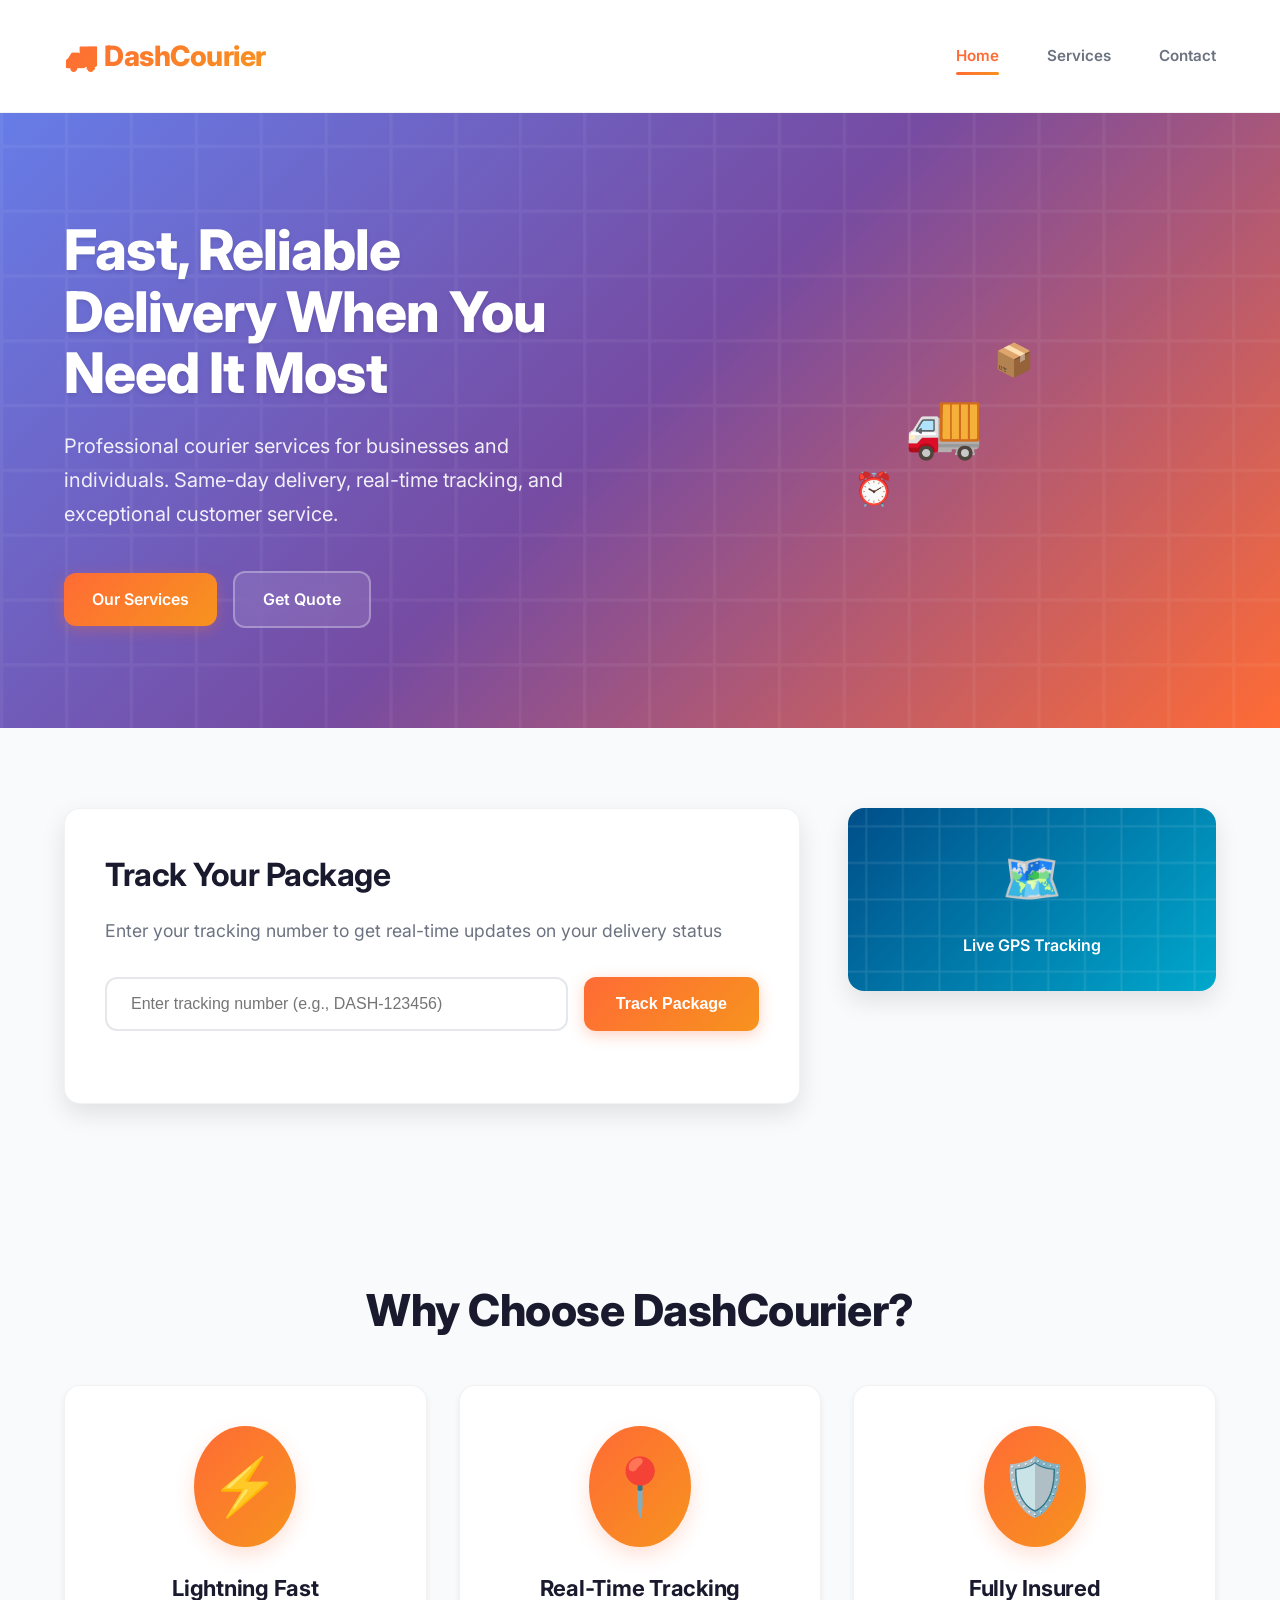
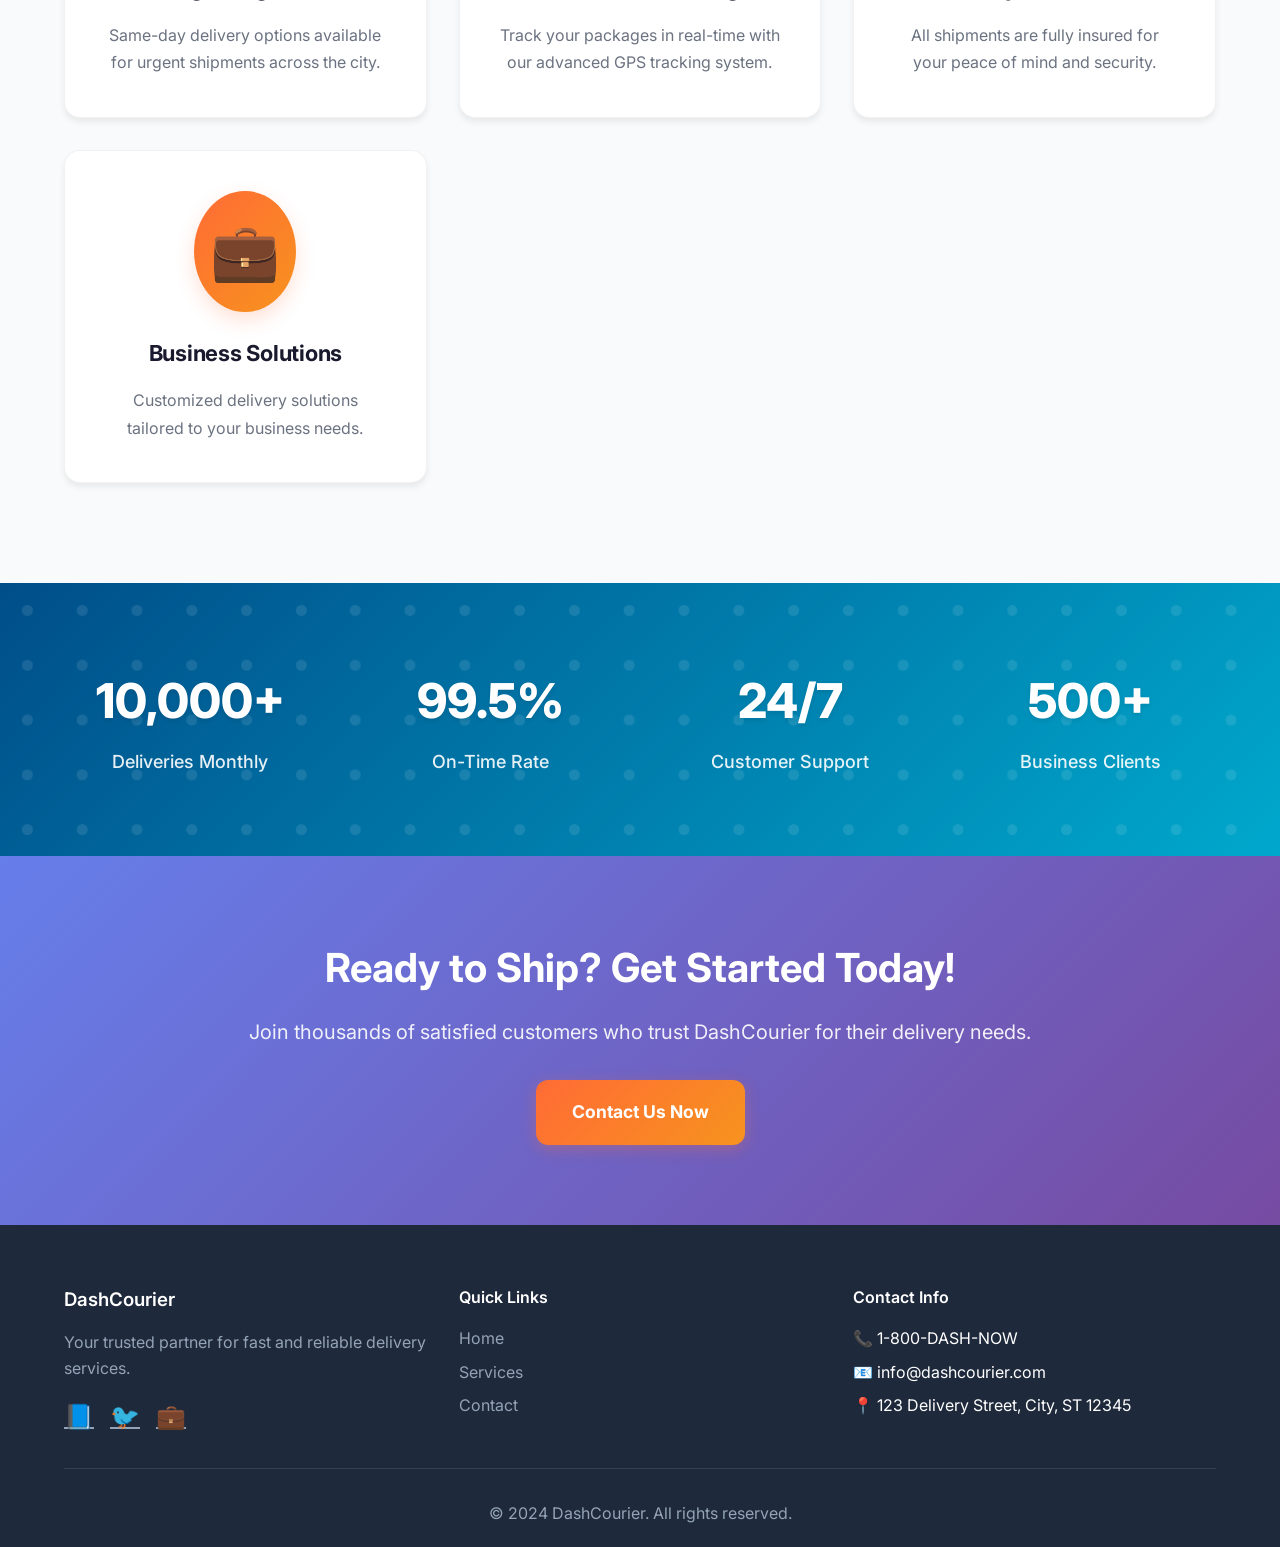
==== dashcourier/index.html @ a61a237c "Add package tracking section to homepage and clean up design - Added comprehensive package tracking " ====
<!DOCTYPE html>
<html lang="en">
<head>
    <meta charset="UTF-8">
    <meta name="viewport" content="width=device-width, initial-scale=1.0">
    <title>DashCourier - Fast & Reliable Delivery Services</title>
    <link rel="stylesheet" href="styles.css">
    <link rel="preconnect" href="https://fonts.googleapis.com">
    <link rel="preconnect" href="https://fonts.gstatic.com" crossorigin>
    <link href="https://fonts.googleapis.com/css2?family=Inter:wght@300;400;500;600;700&display=swap" rel="stylesheet">
</head>
<body>
    <header class="header">
        <nav class="nav">
            <div class="nav-container">
                <div class="logo">
                    <h1>🚚 DashCourier</h1>
                </div>
                <ul class="nav-menu">
                    <li><a href="index.html" class="nav-link active">Home</a></li>
                    <li><a href="services.html" class="nav-link">Services</a></li>
                    <li><a href="contact.html" class="nav-link">Contact</a></li>
                </ul>
                <div class="hamburger">
                    <span></span>
                    <span></span>
                    <span></span>~
                </div>
            </div>
        </nav>
    </header>

    <main>
        <section class="hero">
            <div class="hero-container">
                <div class="hero-content">
                    <h1 class="hero-title">Fast, Reliable Delivery When You Need It Most</h1>
                    <p class="hero-subtitle">Professional courier services for businesses and individuals. Same-day delivery, real-time tracking, and exceptional customer service.</p>
                    <div class="hero-buttons">
                        <a href="services.html" class="btn btn-primary">Our Services</a>
                        <a href="contact.html" class="btn btn-secondary">Get Quote</a>
                    </div>
                </div>
                <div class="hero-image">
                    <div class="delivery-illustration">
                        <div class="truck">🚚</div>
                        <div class="package">📦</div>
                        <div class="clock">⏰</div>
                    </div>
                </div>
            </div>
        </section>

        <section class="tracking">
            <div class="container">
                <div class="tracking-container">
                    <div class="tracking-content">
                        <h2>Track Your Package</h2>
                        <p>Enter your tracking number to get real-time updates on your delivery status</p>
                        <form class="tracking-form" id="trackingForm">
                            <div class="tracking-input-group">
                                <input type="text" id="trackingNumber" placeholder="Enter tracking number (e.g., DASH-123456)" required>
                                <button type="submit" class="btn btn-primary">Track Package</button>
                            </div>
                        </form>
                        <div class="tracking-result" id="trackingResult" style="display: none;">
                            <div class="tracking-status">
                                <div class="status-header">
                                    <h3>Tracking Status</h3>
                                    <span class="tracking-id" id="trackingId"></span>
                                </div>
                                <div class="status-timeline">
                                    <div class="timeline-item completed">
                                        <div class="timeline-dot"></div>
                                        <div class="timeline-content">
                                            <h4>Package Received</h4>
                                            <p class="timeline-time">Today, 9:30 AM</p>
                                        </div>
                                    </div>
                                    <div class="timeline-item completed">
                                        <div class="timeline-dot"></div>
                                        <div class="timeline-content">
                                            <h4>In Transit</h4>
                                            <p class="timeline-time">Today, 11:15 AM</p>
                                        </div>
                                    </div>
                                    <div class="timeline-item active">
                                        <div class="timeline-dot"></div>
                                        <div class="timeline-content">
                                            <h4>Out for Delivery</h4>
                                            <p class="timeline-time">Today, 2:45 PM</p>
                                        </div>
                                    </div>
                                    <div class="timeline-item">
                                        <div class="timeline-dot"></div>
                                        <div class="timeline-content">
                                            <h4>Delivered</h4>
                                            <p class="timeline-time">Expected by 6:00 PM</p>
                                        </div>
                                    </div>
                                </div>
                                <div class="tracking-details">
                                    <div class="detail-item">
                                        <span class="detail-label">Current Location:</span>
                                        <span class="detail-value">Distribution Center - Downtown</span>
                                    </div>
                                    <div class="detail-item">
                                        <span class="detail-label">Estimated Delivery:</span>
                                        <span class="detail-value">Today, 6:00 PM</span>
                                    </div>
                                    <div class="detail-item">
                                        <span class="detail-label">Recipient:</span>
                                        <span class="detail-value">John Doe</span>
                                    </div>
                                </div>
                            </div>
                        </div>
                    </div>
                    <div class="tracking-visual">
                        <div class="tracking-map">
                            <div class="map-icon">🗺️</div>
                            <p>Live GPS Tracking</p>
                        </div>
                    </div>
                </div>
            </div>
        </section>

        <section class="features">
            <div class="container">
                <h2 class="section-title">Why Choose DashCourier?</h2>
                <div class="features-grid">
                    <div class="feature-card">
                        <div class="feature-icon">⚡</div>
                        <h3>Lightning Fast</h3>
                        <p>Same-day delivery options available for urgent shipments across the city.</p>
                    </div>
                    <div class="feature-card">
                        <div class="feature-icon">📍</div>
                        <h3>Real-Time Tracking</h3>
                        <p>Track your packages in real-time with our advanced GPS tracking system.</p>
                    </div>
                    <div class="feature-card">
                        <div class="feature-icon">🛡️</div>
                        <h3>Fully Insured</h3>
                        <p>All shipments are fully insured for your peace of mind and security.</p>
                    </div>
                    <div class="feature-card">
                        <div class="feature-icon">💼</div>
                        <h3>Business Solutions</h3>
                        <p>Customized delivery solutions tailored to your business needs.</p>
                    </div>
                </div>
            </div>
        </section>

        <section class="stats">
            <div class="container">
                <div class="stats-grid">
                    <div class="stat-item">
                        <div class="stat-number">10,000+</div>
                        <div class="stat-label">Deliveries Monthly</div>
                    </div>
                    <div class="stat-item">
                        <div class="stat-number">99.5%</div>
                        <div class="stat-label">On-Time Rate</div>
                    </div>
                    <div class="stat-item">
                        <div class="stat-number">24/7</div>
                        <div class="stat-label">Customer Support</div>
                    </div>
                    <div class="stat-item">
                        <div class="stat-number">500+</div>
                        <div class="stat-label">Business Clients</div>
                    </div>
                </div>
            </div>
        </section>

        <section class="cta">
            <div class="container">
                <div class="cta-content">
                    <h2>Ready to Ship? Get Started Today!</h2>
                    <p>Join thousands of satisfied customers who trust DashCourier for their delivery needs.</p>
                    <a href="contact.html" class="btn btn-primary btn-large">Contact Us Now</a>
                </div>
            </div>
        </section>
    </main>

    <footer class="footer">
        <div class="container">
            <div class="footer-content">
                <div class="footer-section">
                    <h3>DashCourier</h3>
                    <p>Your trusted partner for fast and reliable delivery services.</p>
                    <div class="social-links">
                        <a href="#" aria-label="Facebook">📘</a>
                        <a href="#" aria-label="Twitter">🐦</a>
                        <a href="#" aria-label="LinkedIn">💼</a>
                    </div>
                </div>
                <div class="footer-section">
                    <h4>Quick Links</h4>
                    <ul>
                        <li><a href="index.html">Home</a></li>
                        <li><a href="services.html">Services</a></li>
                        <li><a href="contact.html">Contact</a></li>
                    </ul>
                </div>
                <div class="footer-section">
                    <h4>Contact Info</h4>
                    <ul>
                        <li>📞 1-800-DASH-NOW</li>
                        <li>📧 info@dashcourier.com</li>
                        <li>📍 123 Delivery Street, City, ST 12345</li>
                    </ul>
                </div>
            </div>
            <div class="footer-bottom">
                <p>&copy; 2024 DashCourier. All rights reserved.</p>
            </div>
        </div>
    </footer>

    <script src="script.js"></script>
</body>
</html>
---- dashcourier/styles.css ----
/* Reset and Base Styles */
* {
    margin: 0;
    padding: 0;
    box-sizing: border-box;
}

:root {
    --primary-color: #FF6B35;
    --primary-dark: #E55A2B;
    --secondary-color: #004E89;
    --accent-color: #00A8CC;
    --text-dark: #1A1A2E;
    --text-light: #6B7280;
    --bg-light: #F9FAFB;
    --bg-white: #FFFFFF;
    --shadow-sm: 0 2px 4px rgba(0, 0, 0, 0.05);
    --shadow-md: 0 4px 6px rgba(0, 0, 0, 0.07);
    --shadow-lg: 0 10px 25px rgba(0, 0, 0, 0.1);
    --shadow-xl: 0 20px 40px rgba(0, 0, 0, 0.15);
    --gradient-primary: linear-gradient(135deg, #FF6B35 0%, #F7931E 100%);
    --gradient-secondary: linear-gradient(135deg, #004E89 0%, #00A8CC 100%);
    --gradient-hero: linear-gradient(135deg, #667eea 0%, #764ba2 50%, #FF6B35 100%);
    --border-radius: 12px;
    --border-radius-lg: 16px;
    --transition: all 0.3s cubic-bezier(0.4, 0, 0.2, 1);
}

body {
    font-family: 'Inter', -apple-system, BlinkMacSystemFont, 'Segoe UI', Roboto, sans-serif;
    line-height: 1.6;
    color: var(--text-dark);
    background-color: var(--bg-white);
    font-weight: 400;
    overflow-x: hidden;
}

.container {
    max-width: 1200px;
    margin: 0 auto;
    padding: 0 24px;
}

/* Header and Navigation */
.header {
    background: rgba(255, 255, 255, 0.95);
    backdrop-filter: blur(20px);
    border-bottom: 1px solid rgba(0, 0, 0, 0.05);
    position: fixed;
    top: 0;
    width: 100%;
    z-index: 1000;
    transition: var(--transition);
}

.nav {
    padding: 1rem 0;
}

.nav-container {
    max-width: 1200px;
    margin: 0 auto;
    padding: 0 24px;
    display: flex;
    justify-content: space-between;
    align-items: center;
    height: 80px;
}

.logo h1 {
    font-size: 1.75rem;
    font-weight: 800;
    background: var(--gradient-primary);
    -webkit-background-clip: text;
    -webkit-text-fill-color: transparent;
    background-clip: text;
    letter-spacing: -0.5px;
}

.nav-menu {
    display: flex;
    list-style: none;
    gap: 3rem;
    align-items: center;
}

.nav-link {
    text-decoration: none;
    color: var(--text-light);
    font-weight: 600;
    font-size: 0.95rem;
    transition: var(--transition);
    position: relative;
    padding: 8px 0;
}

.nav-link:hover,
.nav-link.active {
    color: var(--primary-color);
}

.nav-link.active::after {
    content: '';
    position: absolute;
    bottom: -2px;
    left: 0;
    width: 100%;
    height: 3px;
    background: var(--gradient-primary);
    border-radius: 2px;
}

.hamburger {
    display: none;
    flex-direction: column;
    cursor: pointer;
}

.hamburger span {
    width: 25px;
    height: 3px;
    background: #333;
    margin: 3px 0;
    transition: 0.3s;
}

/* Hero Section */
.hero {
    background: var(--gradient-hero);
    color: white;
    padding: 140px 0 100px;
    margin-top: 80px;
    position: relative;
    overflow: hidden;
}

.hero::before {
    content: '';
    position: absolute;
    top: 0;
    left: 0;
    right: 0;
    bottom: 0;
    background: url('data:image/svg+xml,<svg xmlns="http://www.w3.org/2000/svg" viewBox="0 0 100 100"><defs><pattern id="grid" width="10" height="10" patternUnits="userSpaceOnUse"><path d="M 10 0 L 0 0 0 10" fill="none" stroke="rgba(255,255,255,0.05)" stroke-width="1"/></pattern></defs><rect width="100" height="100" fill="url(%23grid)"/></svg>');
    pointer-events: none;
}

.hero-container {
    max-width: 1200px;
    margin: 0 auto;
    padding: 0 24px;
    display: grid;
    grid-template-columns: 1fr 1fr;
    gap: 4rem;
    align-items: center;
    position: relative;
    z-index: 2;
}

.hero-title {
    font-size: 3.5rem;
    font-weight: 800;
    margin-bottom: 1.5rem;
    line-height: 1.1;
    letter-spacing: -1px;
    text-shadow: 0 2px 4px rgba(0, 0, 0, 0.1);
}

.hero-subtitle {
    font-size: 1.25rem;
    margin-bottom: 2.5rem;
    opacity: 0.9;
    line-height: 1.7;
    font-weight: 400;
}

.hero-buttons {
    display: flex;
    gap: 1rem;
    flex-wrap: wrap;
    align-items: center;
}

.hero-image {
    display: flex;
    justify-content: center;
    align-items: center;
}

.delivery-illustration {
    position: relative;
    width: 300px;
    height: 300px;
}

.truck {
    font-size: 4rem;
    position: absolute;
    top: 50%;
    left: 50%;
    transform: translate(-50%, -50%);
    animation: drive 3s ease-in-out infinite;
}

.package {
    font-size: 2rem;
    position: absolute;
    top: 20%;
    right: 20%;
    animation: float 2s ease-in-out infinite;
}

.clock {
    font-size: 2rem;
    position: absolute;
    bottom: 20%;
    left: 20%;
    animation: pulse 2s ease-in-out infinite;
}

@keyframes drive {
    0%, 100% { transform: translate(-50%, -50%) translateX(0); }
    50% { transform: translate(-50%, -50%) translateX(20px); }
}

@keyframes float {
    0%, 100% { transform: translateY(0); }
    50% { transform: translateY(-10px); }
}

@keyframes pulse {
    0%, 100% { transform: scale(1); }
    50% { transform: scale(1.1); }
}

/* Buttons */
.btn {
    display: inline-flex;
    align-items: center;
    justify-content: center;
    padding: 14px 28px;
    text-decoration: none;
    font-weight: 600;
    border-radius: var(--border-radius);
    transition: var(--transition);
    cursor: pointer;
    border: none;
    font-size: 1rem;
    position: relative;
    overflow: hidden;
}

.btn-primary {
    background: var(--gradient-primary);
    color: white;
    box-shadow: 0 4px 15px rgba(255, 107, 53, 0.3);
}

.btn-primary:hover {
    transform: translateY(-2px);
    box-shadow: 0 8px 25px rgba(255, 107, 53, 0.4);
}

.btn-secondary {
    background: rgba(255, 255, 255, 0.1);
    color: white;
    border: 2px solid rgba(255, 255, 255, 0.3);
    backdrop-filter: blur(10px);
}

.btn-secondary:hover {
    background: rgba(255, 255, 255, 0.2);
    border-color: rgba(255, 255, 255, 0.5);
    transform: translateY(-2px);
}

.btn-large {
    padding: 18px 36px;
    font-size: 1.1rem;
    font-weight: 700;
}

.btn-full {
    width: 100%;
    justify-content: center;
}

/* Tracking Section */
.tracking {
    padding: 80px 0;
    background: var(--bg-light);
    position: relative;
}

.tracking-container {
    display: grid;
    grid-template-columns: 2fr 1fr;
    gap: 3rem;
    align-items: start;
}

.tracking-content {
    background: var(--bg-white);
    padding: 2.5rem;
    border-radius: var(--border-radius-lg);
    box-shadow: var(--shadow-lg);
    border: 1px solid rgba(0, 0, 0, 0.05);
}

.tracking-content h2 {
    font-size: 2rem;
    font-weight: 700;
    margin-bottom: 1rem;
    color: var(--text-dark);
    letter-spacing: -0.5px;
}

.tracking-content p {
    color: var(--text-light);
    margin-bottom: 2rem;
    font-size: 1.1rem;
    line-height: 1.6;
}

.tracking-form {
    margin-bottom: 2rem;
}

.tracking-input-group {
    display: flex;
    gap: 1rem;
    align-items: stretch;
}

.tracking-input-group input {
    flex: 1;
    padding: 1rem 1.5rem;
    border: 2px solid #e5e7eb;
    border-radius: var(--border-radius);
    font-size: 1rem;
    transition: var(--transition);
    background: var(--bg-white);
}

.tracking-input-group input:focus {
    outline: none;
    border-color: var(--primary-color);
    box-shadow: 0 0 0 3px rgba(255, 107, 53, 0.1);
}

.tracking-input-group button {
    padding: 1rem 2rem;
    white-space: nowrap;
}

.tracking-result {
    animation: slideIn 0.5s ease;
}

.status-header {
    display: flex;
    justify-content: space-between;
    align-items: center;
    margin-bottom: 2rem;
    padding-bottom: 1rem;
    border-bottom: 2px solid var(--bg-light);
}

.status-header h3 {
    font-size: 1.5rem;
    font-weight: 700;
    color: var(--text-dark);
}

.tracking-id {
    font-family: 'Courier New', monospace;
    font-weight: 600;
    color: var(--primary-color);
    background: rgba(255, 107, 53, 0.1);
    padding: 0.5rem 1rem;
    border-radius: 20px;
    font-size: 0.9rem;
}

.status-timeline {
    position: relative;
    margin-bottom: 2rem;
}

.status-timeline::before {
    content: '';
    position: absolute;
    left: 20px;
    top: 0;
    bottom: 0;
    width: 2px;
    background: #e5e7eb;
}

.timeline-item {
    display: flex;
    align-items: flex-start;
    margin-bottom: 2rem;
    position: relative;
}

.timeline-item:last-child {
    margin-bottom: 0;
}

.timeline-dot {
    width: 40px;
    height: 40px;
    border-radius: 50%;
    background: #e5e7eb;
    border: 3px solid var(--bg-white);
    margin-right: 1rem;
    position: relative;
    z-index: 2;
    transition: var(--transition);
}

.timeline-item.completed .timeline-dot {
    background: var(--primary-color);
    box-shadow: 0 0 0 4px rgba(255, 107, 53, 0.1);
}

.timeline-item.active .timeline-dot {
    background: var(--accent-color);
    box-shadow: 0 0 0 4px rgba(0, 168, 204, 0.1);
    animation: pulse 2s infinite;
}

.timeline-content h4 {
    font-size: 1.1rem;
    font-weight: 600;
    color: var(--text-dark);
    margin-bottom: 0.25rem;
}

.timeline-time {
    color: var(--text-light);
    font-size: 0.9rem;
    margin: 0;
}

.tracking-details {
    background: var(--bg-light);
    padding: 1.5rem;
    border-radius: var(--border-radius);
    border-left: 4px solid var(--primary-color);
}

.detail-item {
    display: flex;
    justify-content: space-between;
    align-items: center;
    margin-bottom: 0.75rem;
}

.detail-item:last-child {
    margin-bottom: 0;
}

.detail-label {
    font-weight: 600;
    color: var(--text-dark);
}

.detail-value {
    color: var(--text-light);
    font-weight: 500;
}

.tracking-visual {
    display: flex;
    flex-direction: column;
    gap: 2rem;
}

.tracking-map {
    background: var(--gradient-secondary);
    color: white;
    padding: 2rem;
    border-radius: var(--border-radius-lg);
    text-align: center;
    box-shadow: var(--shadow-lg);
    position: relative;
    overflow: hidden;
}

.tracking-map::before {
    content: '';
    position: absolute;
    top: 0;
    left: 0;
    right: 0;
    bottom: 0;
    background: url('data:image/svg+xml,<svg xmlns=\"http://www.w3.org/2000/svg\" viewBox=\"0 0 100 100\"><defs><pattern id=\"map\" width=\"20\" height=\"20\" patternUnits=\"userSpaceOnUse\"><path d=\"M 10 0 L 10 20 M 0 10 L 20 10\" stroke=\"rgba(255,255,255,0.1)\" stroke-width=\"1\"/></pattern></defs><rect width=\"100\" height=\"100\" fill=\"url(%23map)\"/></svg>');
    pointer-events: none;
}

.map-icon {
    font-size: 3rem;
    margin-bottom: 1rem;
    position: relative;
    z-index: 2;
}

.tracking-map p {
    font-weight: 600;
    margin: 0;
    position: relative;
    z-index: 2;
}

@keyframes slideIn {
    from {
        opacity: 0;
        transform: translateY(20px);
    }
    to {
        opacity: 1;
        transform: translateY(0);
    }
}

/* Features Section */
.features {
    padding: 100px 0;
    background: var(--bg-light);
    position: relative;
}

.section-title {
    text-align: center;
    font-size: 2.75rem;
    font-weight: 800;
    margin-bottom: 3rem;
    color: var(--text-dark);
    letter-spacing: -0.5px;
    line-height: 1.2;
}

.features-grid {
    display: grid;
    grid-template-columns: repeat(auto-fit, minmax(300px, 1fr));
    gap: 2rem;
}

.feature-card {
    background: var(--bg-white);
    padding: 2.5rem;
    border-radius: var(--border-radius-lg);
    box-shadow: var(--shadow-md);
    text-align: center;
    transition: var(--transition);
    border: 1px solid rgba(0, 0, 0, 0.05);
    position: relative;
    overflow: hidden;
}

.feature-card::before {
    content: '';
    position: absolute;
    top: 0;
    left: 0;
    right: 0;
    height: 4px;
    background: var(--gradient-primary);
    transform: scaleX(0);
    transition: transform 0.3s ease;
}

.feature-card:hover {
    transform: translateY(-8px);
    box-shadow: var(--shadow-xl);
}

.feature-card:hover::before {
    transform: scaleX(1);
}

.feature-icon {
    font-size: 3.5rem;
    margin-bottom: 1.5rem;
    display: inline-block;
    padding: 1rem;
    background: var(--gradient-primary);
    border-radius: 50%;
    color: white;
    box-shadow: 0 8px 20px rgba(255, 107, 53, 0.2);
}

.feature-card h3 {
    font-size: 1.375rem;
    font-weight: 700;
    margin-bottom: 1rem;
    color: var(--text-dark);
    letter-spacing: -0.25px;
}

.feature-card p {
    color: var(--text-light);
    line-height: 1.7;
    font-size: 1rem;
}

/* Stats Section */
.stats {
    padding: 80px 0;
    background: var(--gradient-secondary);
    color: white;
    position: relative;
    overflow: hidden;
}

.stats::before {
    content: '';
    position: absolute;
    top: 0;
    left: 0;
    right: 0;
    bottom: 0;
    background: url('data:image/svg+xml,<svg xmlns="http://www.w3.org/2000/svg" viewBox="0 0 100 100"><defs><pattern id="dots" width="20" height="20" patternUnits="userSpaceOnUse"><circle cx="10" cy="10" r="2" fill="rgba(255,255,255,0.1)"/></pattern></defs><rect width="100" height="100" fill="url(%23dots)"/></svg>');
    pointer-events: none;
}

.stats-grid {
    display: grid;
    grid-template-columns: repeat(auto-fit, minmax(200px, 1fr));
    gap: 3rem;
    text-align: center;
    position: relative;
    z-index: 2;
}

.stat-number {
    font-size: 3rem;
    font-weight: 800;
    margin-bottom: 0.5rem;
    text-shadow: 0 2px 4px rgba(0, 0, 0, 0.1);
}

.stat-label {
    font-size: 1.125rem;
    opacity: 0.9;
    font-weight: 500;
}

/* Page Hero */
.page-hero {
    background: var(--gradient-hero);
    color: white;
    padding: 140px 0 80px;
    text-align: center;
    margin-top: 80px;
    position: relative;
    overflow: hidden;
}

.page-hero::before {
    content: '';
    position: absolute;
    top: 0;
    left: 0;
    right: 0;
    bottom: 0;
    background: url('data:image/svg+xml,<svg xmlns="http://www.w3.org/2000/svg" viewBox="0 0 100 100"><defs><pattern id="grid" width="10" height="10" patternUnits="userSpaceOnUse"><path d="M 10 0 L 0 0 0 10" fill="none" stroke="rgba(255,255,255,0.05)" stroke-width="1"/></pattern></defs><rect width="100" height="100" fill="url(%23grid)"/></svg>');
    pointer-events: none;
}

.page-hero h1 {
    font-size: 3rem;
    font-weight: 800;
    margin-bottom: 1rem;
    letter-spacing: -0.5px;
    text-shadow: 0 2px 4px rgba(0, 0, 0, 0.1);
}

.page-hero p {
    font-size: 1.25rem;
    opacity: 0.9;
    font-weight: 400;
    line-height: 1.6;
}

/* Services Section */
.services {
    padding: 100px 0;
    background: var(--bg-light);
}

.services-grid {
    display: grid;
    grid-template-columns: repeat(auto-fit, minmax(380px, 1fr));
    gap: 2rem;
}

.service-card {
    background: var(--bg-white);
    border-radius: var(--border-radius-lg);
    overflow: hidden;
    box-shadow: var(--shadow-md);
    transition: var(--transition);
    border: 1px solid rgba(0, 0, 0, 0.05);
    position: relative;
}

.service-card:hover {
    transform: translateY(-8px);
    box-shadow: var(--shadow-xl);
}

.service-card.featured {
    border: 2px solid var(--primary-color);
    transform: scale(1.02);
    box-shadow: 0 10px 30px rgba(255, 107, 53, 0.2);
}

.service-header {
    padding: 2rem;
    background: var(--bg-light);
    position: relative;
    border-bottom: 1px solid rgba(0, 0, 0, 0.05);
}

.service-icon {
    font-size: 3rem;
    margin-bottom: 1.5rem;
    display: inline-block;
    padding: 1rem;
    background: var(--gradient-primary);
    border-radius: 50%;
    color: white;
    box-shadow: 0 8px 20px rgba(255, 107, 53, 0.2);
}

.service-header h3 {
    font-size: 1.5rem;
    font-weight: 700;
    color: var(--text-dark);
    margin-bottom: 0.5rem;
    letter-spacing: -0.25px;
}

.service-badge {
    position: absolute;
    top: 1rem;
    right: 1rem;
    background: var(--gradient-primary);
    color: white;
    padding: 0.5rem 1rem;
    border-radius: 20px;
    font-size: 0.875rem;
    font-weight: 700;
    box-shadow: 0 4px 10px rgba(255, 107, 53, 0.3);
}

.service-content {
    padding: 2rem;
}

.service-content p {
    color: var(--text-light);
    margin-bottom: 1.5rem;
    line-height: 1.7;
    font-size: 1rem;
}

.service-features {
    list-style: none;
    margin-bottom: 1.5rem;
}

.service-features li {
    color: var(--text-light);
    margin-bottom: 0.75rem;
    padding-left: 1.5rem;
    position: relative;
    font-size: 0.95rem;
}

.service-features li::before {
    content: '✓';
    position: absolute;
    left: 0;
    color: var(--primary-color);
    font-weight: 700;
    font-size: 1rem;
}

.service-pricing {
    margin-bottom: 1.5rem;
}

.price {
    font-size: 1.75rem;
    font-weight: 800;
    background: var(--gradient-primary);
    -webkit-background-clip: text;
    -webkit-text-fill-color: transparent;
    background-clip: text;
}

.price-unit {
    font-size: 0.875rem;
    color: var(--text-light);
    margin-left: 0.25rem;
}

/* Process Section */
.process {
    padding: 80px 0;
    background: white;
}

.process-steps {
    display: grid;
    grid-template-columns: repeat(auto-fit, minmax(250px, 1fr));
    gap: 2rem;
}

.step {
    text-align: center;
    position: relative;
}

.step-number {
    width: 60px;
    height: 60px;
    background: #2563eb;
    color: white;
    border-radius: 50%;
    display: flex;
    align-items: center;
    justify-content: center;
    font-size: 1.5rem;
    font-weight: 700;
    margin: 0 auto 1rem;
}

.step h3 {
    font-size: 1.25rem;
    font-weight: 600;
    margin-bottom: 1rem;
    color: #1e293b;
}

.step p {
    color: #64748b;
    line-height: 1.6;
}

/* Contact Section */
.contact-section {
    padding: 80px 0;
    background: #f8fafc;
}

.contact-grid {
    display: grid;
    grid-template-columns: 1fr 1fr;
    gap: 4rem;
}

.contact-info h2,
.contact-form-section h2 {
    font-size: 2rem;
    font-weight: 700;
    margin-bottom: 2rem;
    color: #1e293b;
}

.contact-methods {
    display: flex;
    flex-direction: column;
    gap: 2rem;
    margin-bottom: 2rem;
}

.contact-method {
    display: flex;
    align-items: flex-start;
    gap: 1rem;
}

.contact-icon {
    font-size: 2rem;
    min-width: 50px;
    text-align: center;
}

.contact-details h3 {
    font-size: 1.125rem;
    font-weight: 600;
    margin-bottom: 0.5rem;
    color: #1e293b;
}

.contact-details p {
    color: #64748b;
    margin-bottom: 0.25rem;
}

.contact-subtitle {
    font-size: 0.875rem;
    color: #94a3b8;
}

.emergency-notice {
    background: #fef3c7;
    border: 1px solid #fbbf24;
    border-radius: 8px;
    padding: 1.5rem;
    margin-top: 2rem;
}

.emergency-notice h3 {
    color: #92400e;
    margin-bottom: 0.5rem;
}

.emergency-notice p {
    color: #78350f;
    margin-bottom: 0.5rem;
}

.emergency-number {
    font-size: 1.25rem;
    font-weight: 700;
    color: #92400e;
}

/* Contact Form */
.contact-form {
    background: white;
    padding: 2rem;
    border-radius: 12px;
    box-shadow: 0 4px 6px rgba(0,0,0,0.1);
}

.form-row {
    display: grid;
    grid-template-columns: 1fr 1fr;
    gap: 1rem;
}

.form-group {
    margin-bottom: 1.5rem;
}

.form-group label {
    display: block;
    margin-bottom: 0.5rem;
    font-weight: 500;
    color: #374151;
}

.form-group input,
.form-group select,
.form-group textarea {
    width: 100%;
    padding: 0.75rem;
    border: 1px solid #d1d5db;
    border-radius: 6px;
    font-size: 1rem;
    transition: border-color 0.3s ease;
}

.form-group input:focus,
.form-group select:focus,
.form-group textarea:focus {
    outline: none;
    border-color: #2563eb;
    box-shadow: 0 0 0 3px rgba(37, 99, 235, 0.1);
}

.checkbox-group {
    display: flex;
    align-items: center;
}

.checkbox-label {
    display: flex;
    align-items: center;
    cursor: pointer;
    font-weight: 400;
}

.checkbox-label input[type="checkbox"] {
    width: auto;
    margin-right: 0.5rem;
}

/* FAQ Section */
.faq {
    padding: 80px 0;
    background: white;
}

.faq-grid {
    display: grid;
    grid-template-columns: repeat(auto-fit, minmax(300px, 1fr));
    gap: 2rem;
}

.faq-item {
    background: #f8fafc;
    padding: 1.5rem;
    border-radius: 8px;
    border-left: 4px solid #2563eb;
}

.faq-item h3 {
    font-size: 1.125rem;
    font-weight: 600;
    margin-bottom: 1rem;
    color: #1e293b;
}

.faq-item p {
    color: #64748b;
    line-height: 1.6;
}

/* CTA Section */
.cta {
    padding: 80px 0;
    background: linear-gradient(135deg, #667eea 0%, #764ba2 100%);
    color: white;
    text-align: center;
}

.cta-content h2 {
    font-size: 2.5rem;
    font-weight: 700;
    margin-bottom: 1rem;
}

.cta-content p {
    font-size: 1.25rem;
    margin-bottom: 2rem;
    opacity: 0.9;
}

/* Footer */
.footer {
    background: #1e293b;
    color: white;
    padding: 60px 0 20px;
}

.footer-content {
    display: grid;
    grid-template-columns: repeat(auto-fit, minmax(250px, 1fr));
    gap: 2rem;
    margin-bottom: 2rem;
}

.footer-section h3,
.footer-section h4 {
    margin-bottom: 1rem;
    font-weight: 600;
}

.footer-section p {
    color: #94a3b8;
    margin-bottom: 1rem;
    line-height: 1.6;
}

.footer-section ul {
    list-style: none;
}

.footer-section ul li {
    margin-bottom: 0.5rem;
}

.footer-section ul li a {
    color: #94a3b8;
    text-decoration: none;
    transition: color 0.3s ease;
}

.footer-section ul li a:hover {
    color: white;
}

.social-links {
    display: flex;
    gap: 1rem;
    margin-top: 1rem;
}

.social-links a {
    font-size: 1.5rem;
    color: #94a3b8;
    transition: color 0.3s ease;
}

.social-links a:hover {
    color: white;
}

.footer-bottom {
    border-top: 1px solid #334155;
    padding-top: 2rem;
    text-align: center;
    color: #94a3b8;
}

/* Responsive Design */
@media (max-width: 768px) {
    .hamburger {
        display: flex;
    }
    
    .nav-menu {
        position: fixed;
        left: -100%;
        top: 80px;
        flex-direction: column;
        background-color: white;
        width: 100%;
        text-align: center;
        transition: 0.3s;
        box-shadow: 0 10px 27px rgba(0,0,0,0.05);
        padding: 2rem 0;
        gap: 1rem;
    }
    
    .nav-menu.active {
        left: 0;
    }
    
    .hero-container {
        grid-template-columns: 1fr;
        text-align: center;
        gap: 2rem;
    }
    
    .hero-title {
        font-size: 2.5rem;
    }
    
    .hero-buttons {
        justify-content: center;
    }
    
    .tracking-container {
        grid-template-columns: 1fr;
        gap: 2rem;
    }
    
    .tracking-content {
        padding: 2rem;
    }
    
    .tracking-input-group {
        flex-direction: column;
        gap: 1rem;
    }
    
    .tracking-input-group input {
        margin-bottom: 0;
    }
    
    .status-header {
        flex-direction: column;
        align-items: flex-start;
        gap: 1rem;
    }
    
    .timeline-item {
        margin-bottom: 1.5rem;
    }
    
    .timeline-dot {
        width: 32px;
        height: 32px;
        margin-right: 0.75rem;
    }
    
    .status-timeline::before {
        left: 16px;
    }
    
    .detail-item {
        flex-direction: column;
        align-items: flex-start;
        gap: 0.25rem;
    }
    
    .contact-grid {
        grid-template-columns: 1fr;
        gap: 2rem;
    }
    
    .form-row {
        grid-template-columns: 1fr;
    }
    
    .services-grid {
        grid-template-columns: 1fr;
    }
    
    .service-card.featured {
        transform: none;
    }
    
    .footer-content {
        grid-template-columns: 1fr;
        text-align: center;
    }
    
    .social-links {
        justify-content: center;
    }
    
    .features-grid {
        grid-template-columns: 1fr;
    }
    
    .stats-grid {
        grid-template-columns: repeat(2, 1fr);
        gap: 2rem;
    }
}

@media (max-width: 480px) {
    .container {
        padding: 0 15px;
    }
    
    .hero-title {
        font-size: 1.75rem;
    }
    
    .hero-subtitle {
        font-size: 1rem;
    }
    
    .section-title {
        font-size: 2rem;
    }
    
    .page-hero h1 {
        font-size: 2rem;
    }
    
    .page-hero p {
        font-size: 1rem;
    }
    
    .cta-content h2 {
        font-size: 2rem;
    }
    
    .cta-content p {
        font-size: 1rem;
    }
}
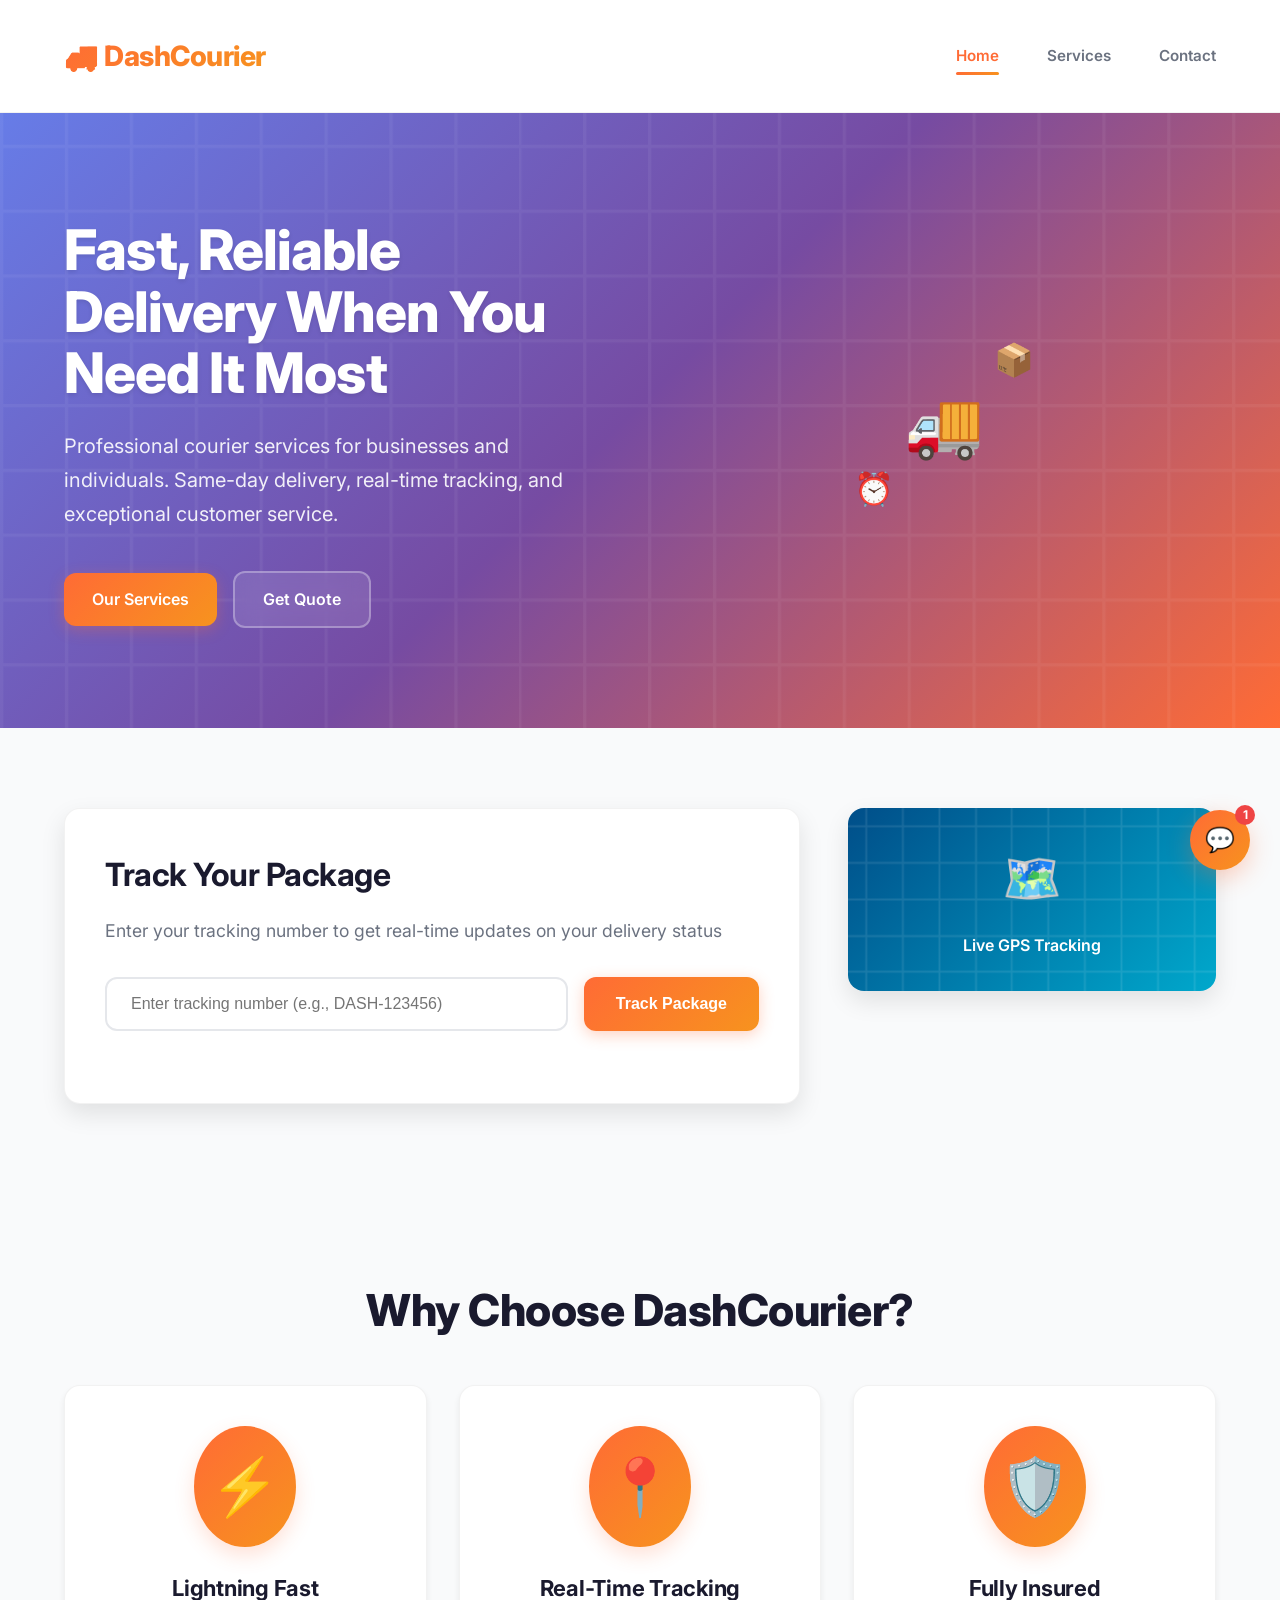
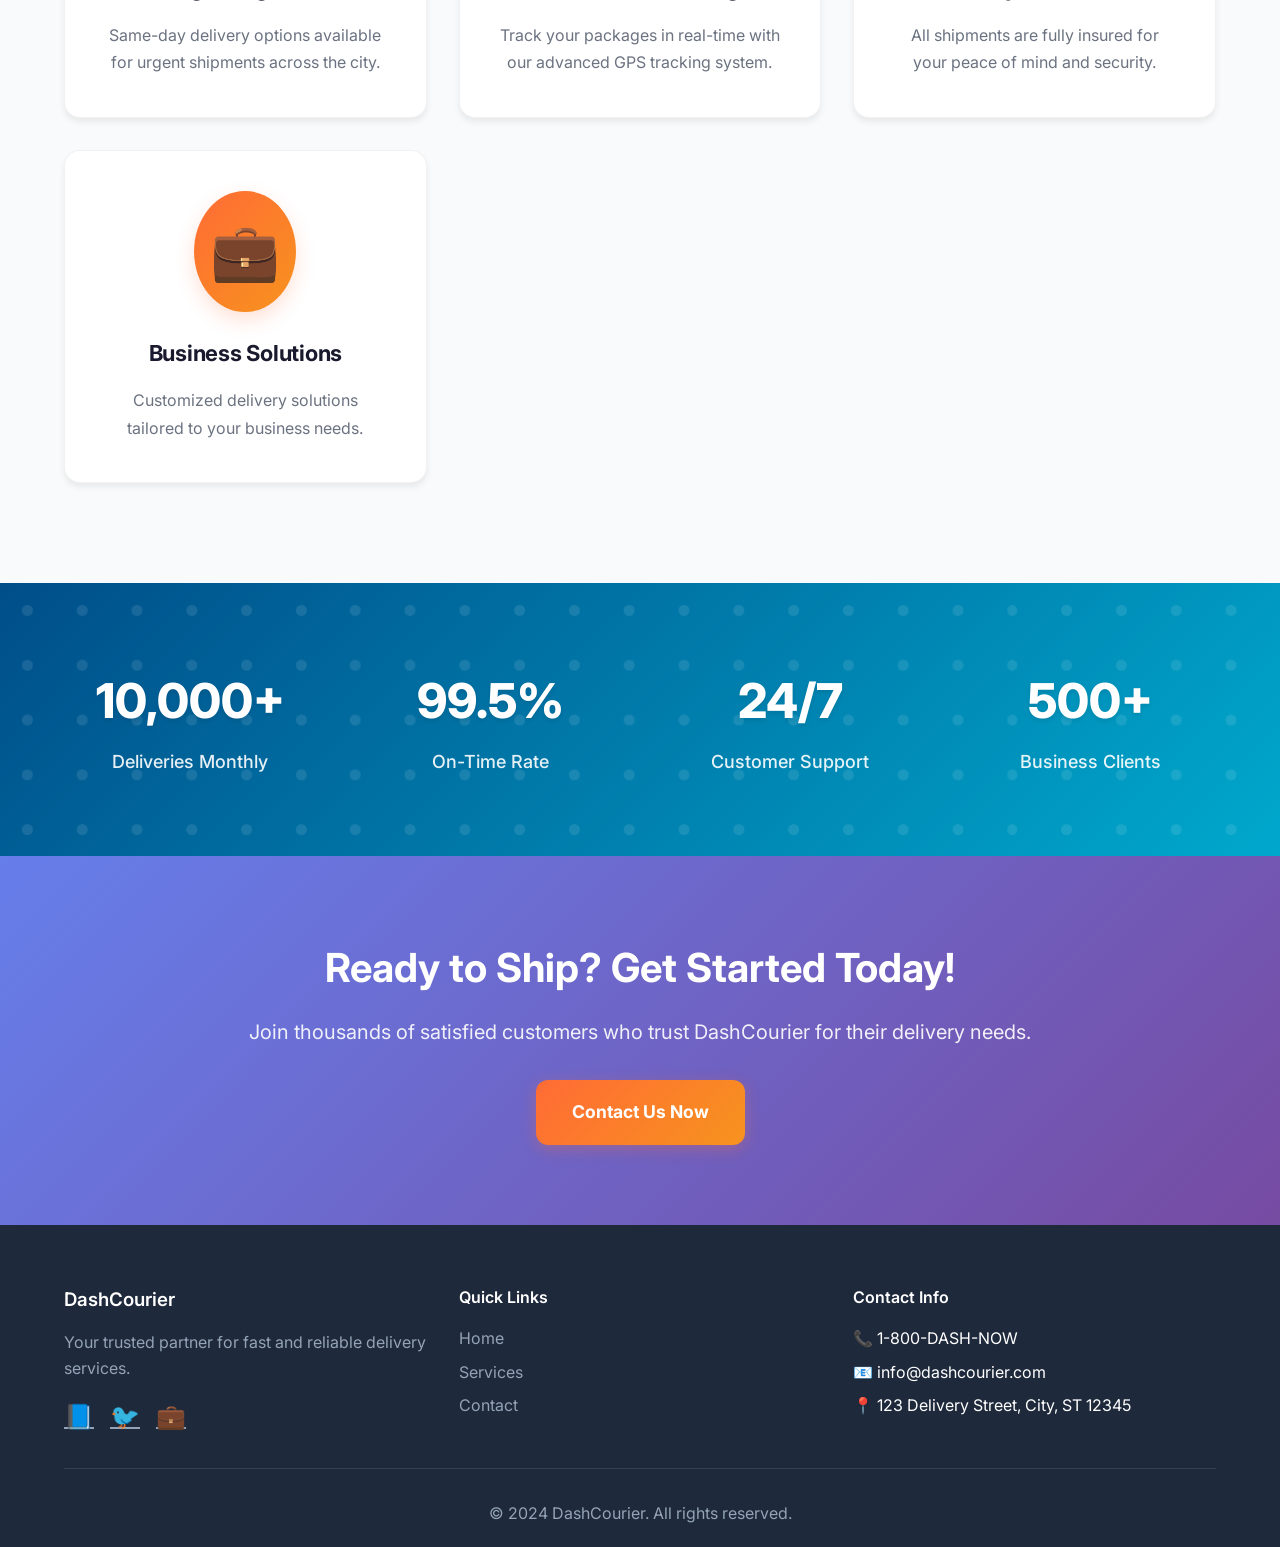
==== commit c835996d: "Add interactive chat support widget to all pages - Implemented modern chat widget with floating butt" ====
--- a/dashcourier/index.html
+++ b/dashcourier/index.html
@@ -223,6 +223,60 @@
         </div>
     </footer>
 
+    <!-- Chat Support Widget -->
+    <div class="chat-widget" id="chatWidget">
+        <div class="chat-button" id="chatButton">
+            <div class="chat-icon">💬</div>
+            <div class="chat-badge" id="chatBadge">1</div>
+        </div>
+        
+        <div class="chat-container" id="chatContainer">
+            <div class="chat-header">
+                <div class="chat-header-content">
+                    <div class="chat-avatar">
+                        <div class="avatar-icon">🚚</div>
+                    </div>
+                    <div class="chat-info">
+                        <h3>DashCourier Support</h3>
+                        <p class="chat-status">Online • Typically replies instantly</p>
+                    </div>
+                </div>
+                <button class="chat-close" id="chatClose">×</button>
+            </div>
+            
+            <div class="chat-messages" id="chatMessages">
+                <div class="message bot-message">
+                    <div class="message-avatar">🚚</div>
+                    <div class="message-content">
+                        <p>Hi there! 👋 Welcome to DashCourier Support. How can I help you today?</p>
+                        <div class="message-time">Just now</div>
+                    </div>
+                </div>
+                
+                <div class="quick-replies">
+                    <button class="quick-reply" data-message="Track my package">📦 Track my package</button>
+                    <button class="quick-reply" data-message="Get a quote">💰 Get a quote</button>
+                    <button class="quick-reply" data-message="Delivery times">⏰ Delivery times</button>
+                    <button class="quick-reply" data-message="Business services">🏢 Business services</button>
+                </div>
+            </div>
+            
+            <div class="chat-input-container">
+                <div class="chat-input-wrapper">
+                    <input type="text" id="chatInput" placeholder="Type your message..." maxlength="500">
+                    <button class="chat-send" id="chatSend" disabled>
+                        <svg width="20" height="20" viewBox="0 0 24 24" fill="none" stroke="currentColor" stroke-width="2">
+                            <path d="M22 2L11 13M22 2L15 22L11 13L2 9L22 2Z"/>
+                        </svg>
+                    </button>
+                </div>
+                <div class="chat-footer">
+                    <span class="powered-by">Powered by DashCourier AI</span>
+                </div>
+            </div>
+        </div>
+    </div>
+
     <script src="script.js"></script>
 </body>
 </html>
--- a/dashcourier/styles.css
+++ b/dashcourier/styles.css
@@ -1111,6 +1111,309 @@
     color: #94a3b8;
 }
 
+/* Chat Widget */
+.chat-widget {
+    position: fixed;
+    bottom: 30px;
+    right: 30px;
+    z-index: 9999;
+    font-family: 'Inter', sans-serif;
+}
+
+.chat-button {
+    position: relative;
+    width: 60px;
+    height: 60px;
+    background: var(--gradient-primary);
+    border-radius: 50%;
+    display: flex;
+    align-items: center;
+    justify-content: center;
+    cursor: pointer;
+    box-shadow: 0 8px 25px rgba(255, 107, 53, 0.3);
+    transition: var(--transition);
+    border: none;
+}
+
+.chat-button:hover {
+    transform: scale(1.05);
+    box-shadow: 0 12px 35px rgba(255, 107, 53, 0.4);
+}
+
+.chat-icon {
+    font-size: 1.5rem;
+    color: white;
+}
+
+.chat-badge {
+    position: absolute;
+    top: -5px;
+    right: -5px;
+    background: #ef4444;
+    color: white;
+    width: 20px;
+    height: 20px;
+    border-radius: 50%;
+    display: flex;
+    align-items: center;
+    justify-content: center;
+    font-size: 0.75rem;
+    font-weight: 700;
+    animation: pulse 2s infinite;
+}
+
+.chat-container {
+    position: absolute;
+    bottom: 80px;
+    right: 0;
+    width: 380px;
+    height: 600px;
+    background: var(--bg-white);
+    border-radius: var(--border-radius-lg);
+    box-shadow: var(--shadow-xl);
+    display: none;
+    flex-direction: column;
+    overflow: hidden;
+    border: 1px solid rgba(0, 0, 0, 0.1);
+    animation: slideUp 0.3s ease;
+}
+
+.chat-container.active {
+    display: flex;
+}
+
+.chat-header {
+    background: var(--gradient-primary);
+    color: white;
+    padding: 1.5rem;
+    display: flex;
+    align-items: center;
+    justify-content: space-between;
+}
+
+.chat-header-content {
+    display: flex;
+    align-items: center;
+    gap: 1rem;
+}
+
+.chat-avatar {
+    width: 40px;
+    height: 40px;
+    background: rgba(255, 255, 255, 0.2);
+    border-radius: 50%;
+    display: flex;
+    align-items: center;
+    justify-content: center;
+    backdrop-filter: blur(10px);
+}
+
+.avatar-icon {
+    font-size: 1.25rem;
+}
+
+.chat-info h3 {
+    font-size: 1.125rem;
+    font-weight: 600;
+    margin-bottom: 0.25rem;
+}
+
+.chat-status {
+    font-size: 0.875rem;
+    opacity: 0.9;
+    margin: 0;
+}
+
+.chat-close {
+    background: rgba(255, 255, 255, 0.2);
+    border: none;
+    color: white;
+    width: 30px;
+    height: 30px;
+    border-radius: 50%;
+    display: flex;
+    align-items: center;
+    justify-content: center;
+    cursor: pointer;
+    font-size: 1.25rem;
+    transition: var(--transition);
+    backdrop-filter: blur(10px);
+}
+
+.chat-close:hover {
+    background: rgba(255, 255, 255, 0.3);
+}
+
+.chat-messages {
+    flex: 1;
+    overflow-y: auto;
+    padding: 1.5rem;
+    background: #fafafa;
+}
+
+.message {
+    display: flex;
+    gap: 0.75rem;
+    margin-bottom: 1rem;
+    animation: fadeIn 0.3s ease;
+}
+
+.message-avatar {
+    width: 32px;
+    height: 32px;
+    background: var(--gradient-primary);
+    border-radius: 50%;
+    display: flex;
+    align-items: center;
+    justify-content: center;
+    font-size: 0.875rem;
+    flex-shrink: 0;
+}
+
+.bot-message .message-avatar {
+    background: var(--gradient-primary);
+}
+
+.user-message .message-avatar {
+    background: var(--gradient-secondary);
+}
+
+.message-content {
+    flex: 1;
+}
+
+.message-content p {
+    background: var(--bg-white);
+    padding: 0.75rem 1rem;
+    border-radius: var(--border-radius);
+    margin: 0 0 0.5rem 0;
+    font-size: 0.9rem;
+    line-height: 1.5;
+    box-shadow: var(--shadow-sm);
+}
+
+.user-message .message-content p {
+    background: var(--gradient-secondary);
+    color: white;
+}
+
+.message-time {
+    font-size: 0.75rem;
+    color: var(--text-light);
+    margin: 0;
+}
+
+.quick-replies {
+    display: grid;
+    grid-template-columns: 1fr 1fr;
+    gap: 0.5rem;
+    margin-top: 1rem;
+}
+
+.quick-reply {
+    background: var(--bg-white);
+    border: 1px solid #e5e7eb;
+    border-radius: var(--border-radius);
+    padding: 0.75rem;
+    font-size: 0.875rem;
+    cursor: pointer;
+    transition: var(--transition);
+    text-align: left;
+    font-weight: 500;
+}
+
+.quick-reply:hover {
+    background: var(--primary-color);
+    color: white;
+    border-color: var(--primary-color);
+    transform: translateY(-2px);
+    box-shadow: var(--shadow-md);
+}
+
+.chat-input-container {
+    padding: 1rem;
+    background: var(--bg-white);
+    border-top: 1px solid #e5e7eb;
+}
+
+.chat-input-wrapper {
+    display: flex;
+    gap: 0.5rem;
+    align-items: center;
+}
+
+.chat-input-wrapper input {
+    flex: 1;
+    padding: 0.75rem 1rem;
+    border: 1px solid #e5e7eb;
+    border-radius: var(--border-radius);
+    font-size: 0.9rem;
+    transition: var(--transition);
+}
+
+.chat-input-wrapper input:focus {
+    outline: none;
+    border-color: var(--primary-color);
+    box-shadow: 0 0 0 3px rgba(255, 107, 53, 0.1);
+}
+
+.chat-send {
+    background: var(--gradient-primary);
+    border: none;
+    color: white;
+    width: 40px;
+    height: 40px;
+    border-radius: 50%;
+    display: flex;
+    align-items: center;
+    justify-content: center;
+    cursor: pointer;
+    transition: var(--transition);
+    box-shadow: var(--shadow-sm);
+}
+
+.chat-send:hover:not(:disabled) {
+    transform: scale(1.05);
+    box-shadow: var(--shadow-md);
+}
+
+.chat-send:disabled {
+    opacity: 0.5;
+    cursor: not-allowed;
+}
+
+.chat-footer {
+    text-align: center;
+    margin-top: 0.5rem;
+}
+
+.powered-by {
+    font-size: 0.75rem;
+    color: var(--text-light);
+}
+
+@keyframes slideUp {
+    from {
+        opacity: 0;
+        transform: translateY(20px);
+    }
+    to {
+        opacity: 1;
+        transform: translateY(0);
+    }
+}
+
+@keyframes fadeIn {
+    from {
+        opacity: 0;
+        transform: translateY(10px);
+    }
+    to {
+        opacity: 1;
+        transform: translateY(0);
+    }
+}
+
 /* Responsive Design */
 @media (max-width: 768px) {
     .hamburger {
@@ -1227,6 +1530,61 @@
         grid-template-columns: repeat(2, 1fr);
         gap: 2rem;
     }
+    
+    /* Chat Widget Mobile */
+    .chat-widget {
+        bottom: 20px;
+        right: 20px;
+    }
+    
+    .chat-button {
+        width: 50px;
+        height: 50px;
+    }
+    
+    .chat-icon {
+        font-size: 1.25rem;
+    }
+    
+    .chat-container {
+        width: calc(100vw - 40px);
+        height: calc(100vh - 140px);
+        bottom: 70px;
+        right: 0;
+    }
+    
+    .chat-header {
+        padding: 1rem;
+    }
+    
+    .chat-info h3 {
+        font-size: 1rem;
+    }
+    
+    .chat-status {
+        font-size: 0.75rem;
+    }
+    
+    .chat-messages {
+        padding: 1rem;
+    }
+    
+    .quick-replies {
+        grid-template-columns: 1fr;
+    }
+    
+    .chat-input-wrapper {
+        flex-direction: column;
+        gap: 0.75rem;
+    }
+    
+    .chat-input-wrapper input {
+        width: 100%;
+    }
+    
+    .chat-send {
+        align-self: flex-end;
+    }
 }
 
 @media (max-width: 480px) {
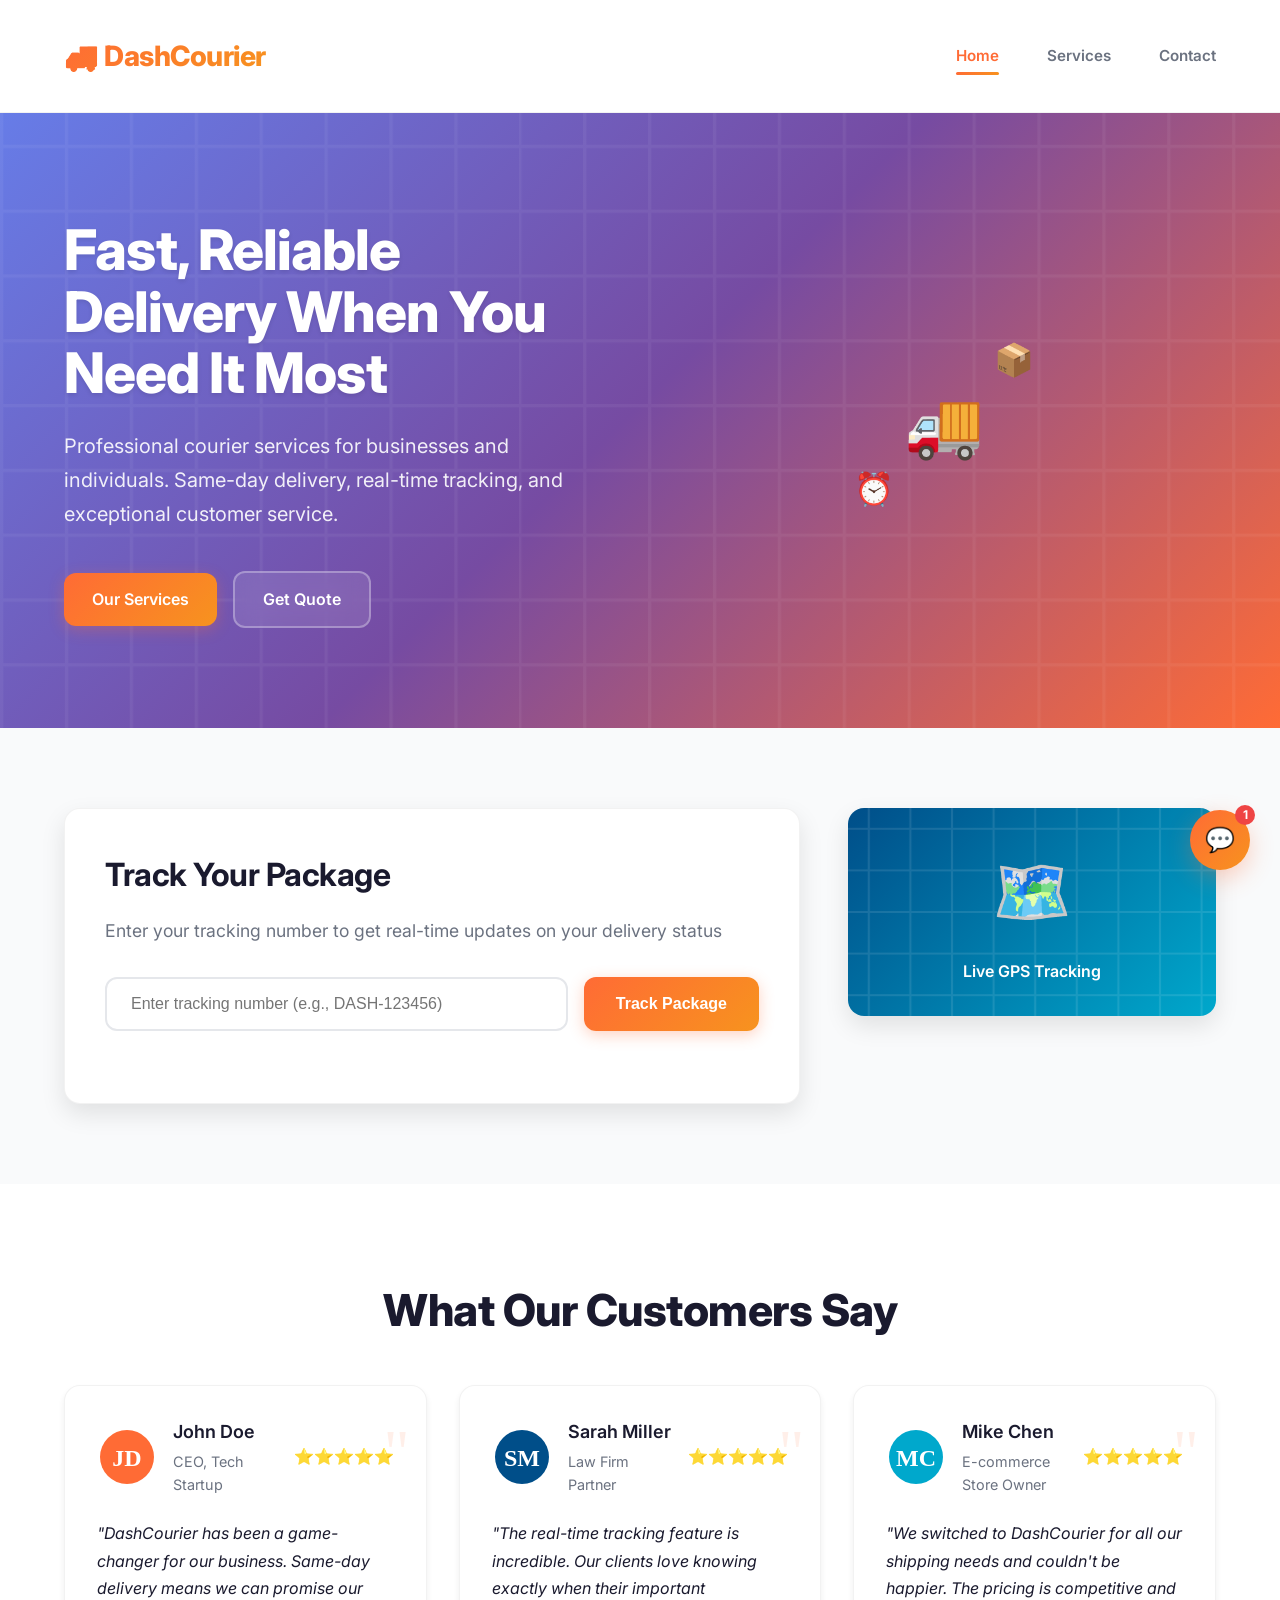
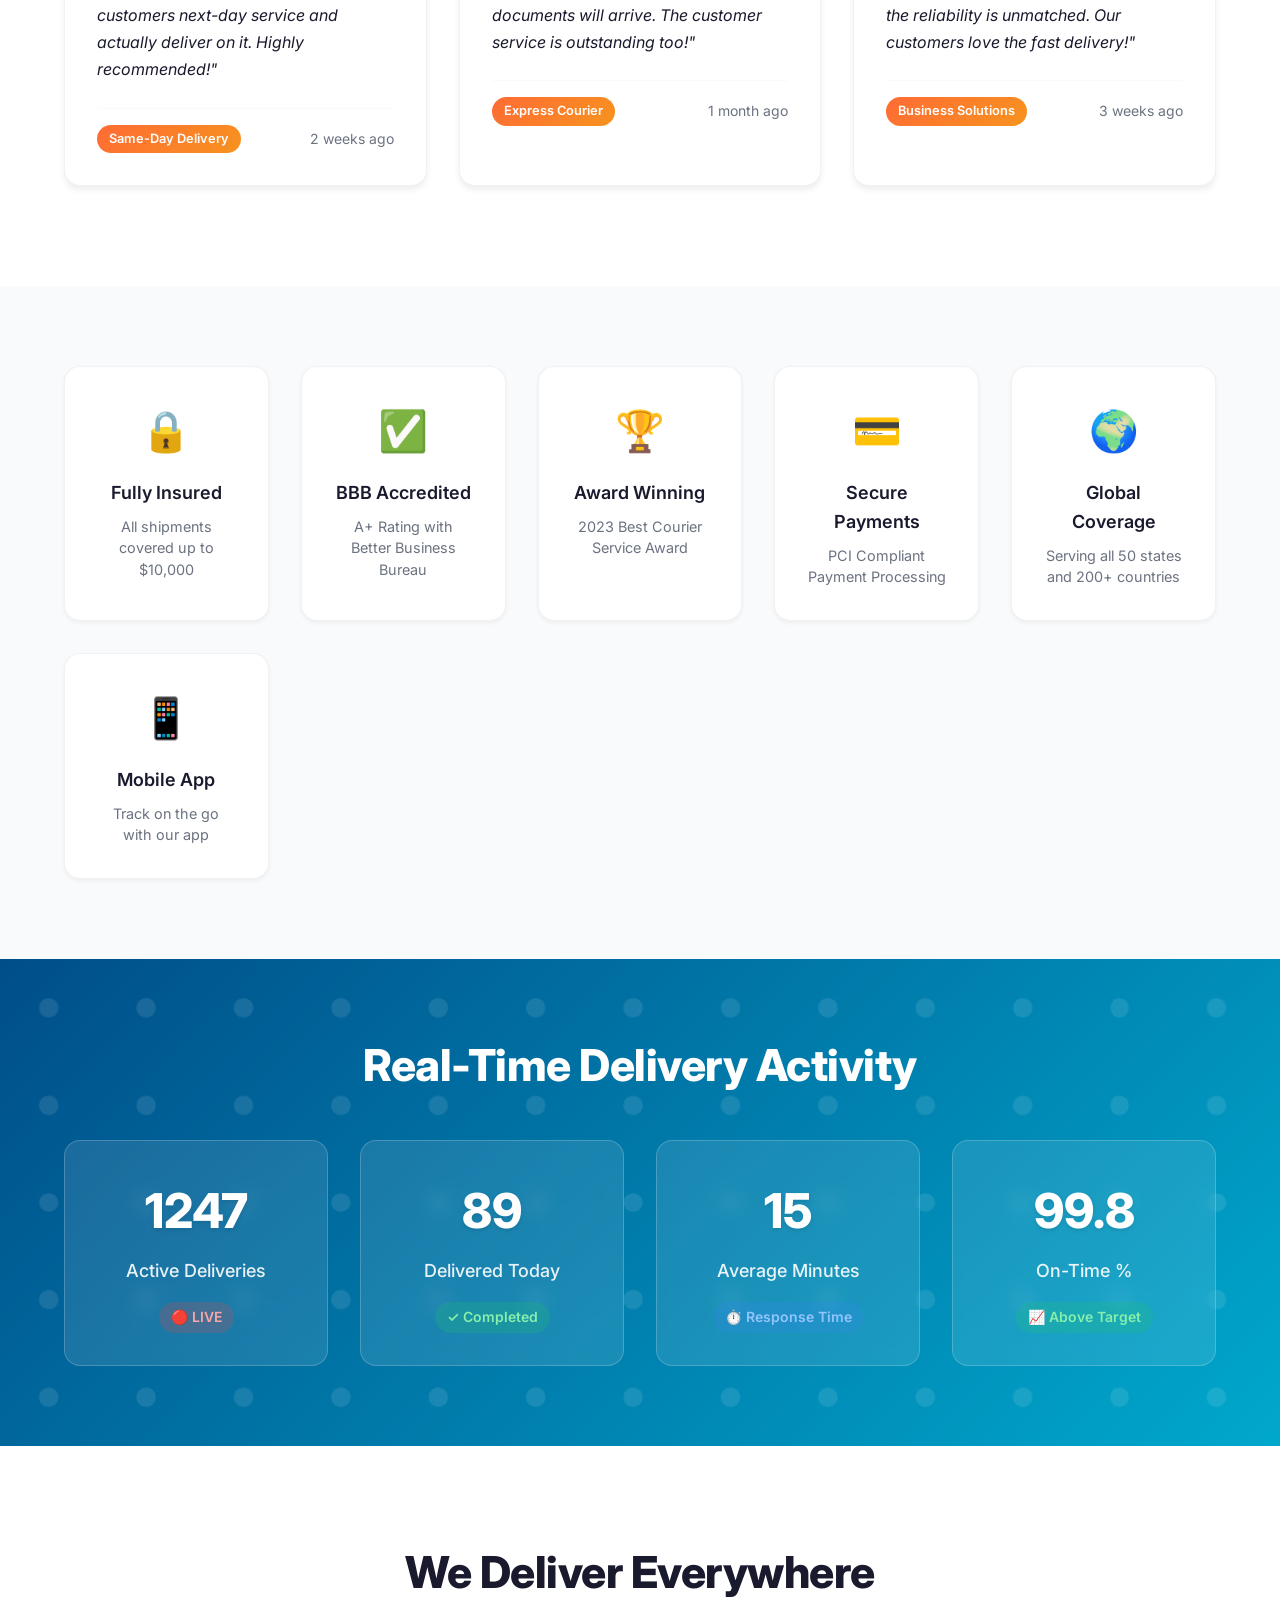
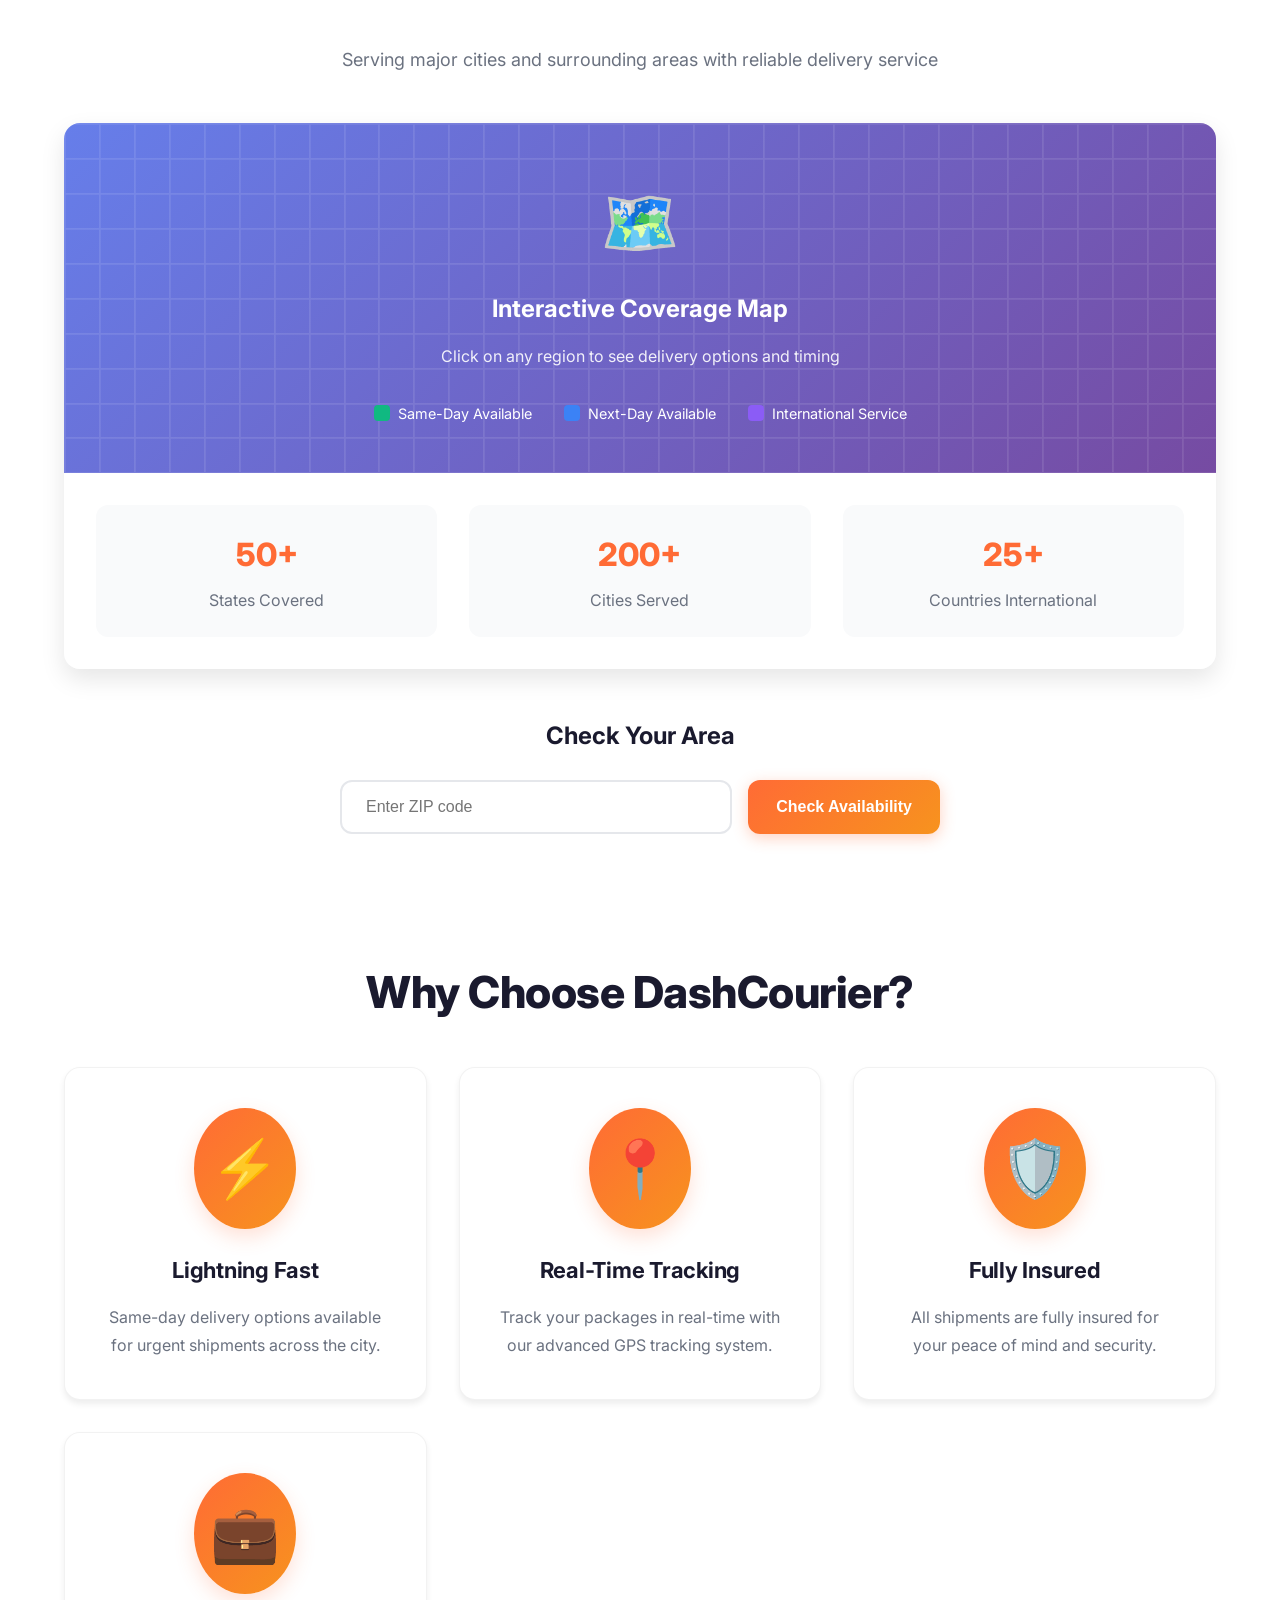
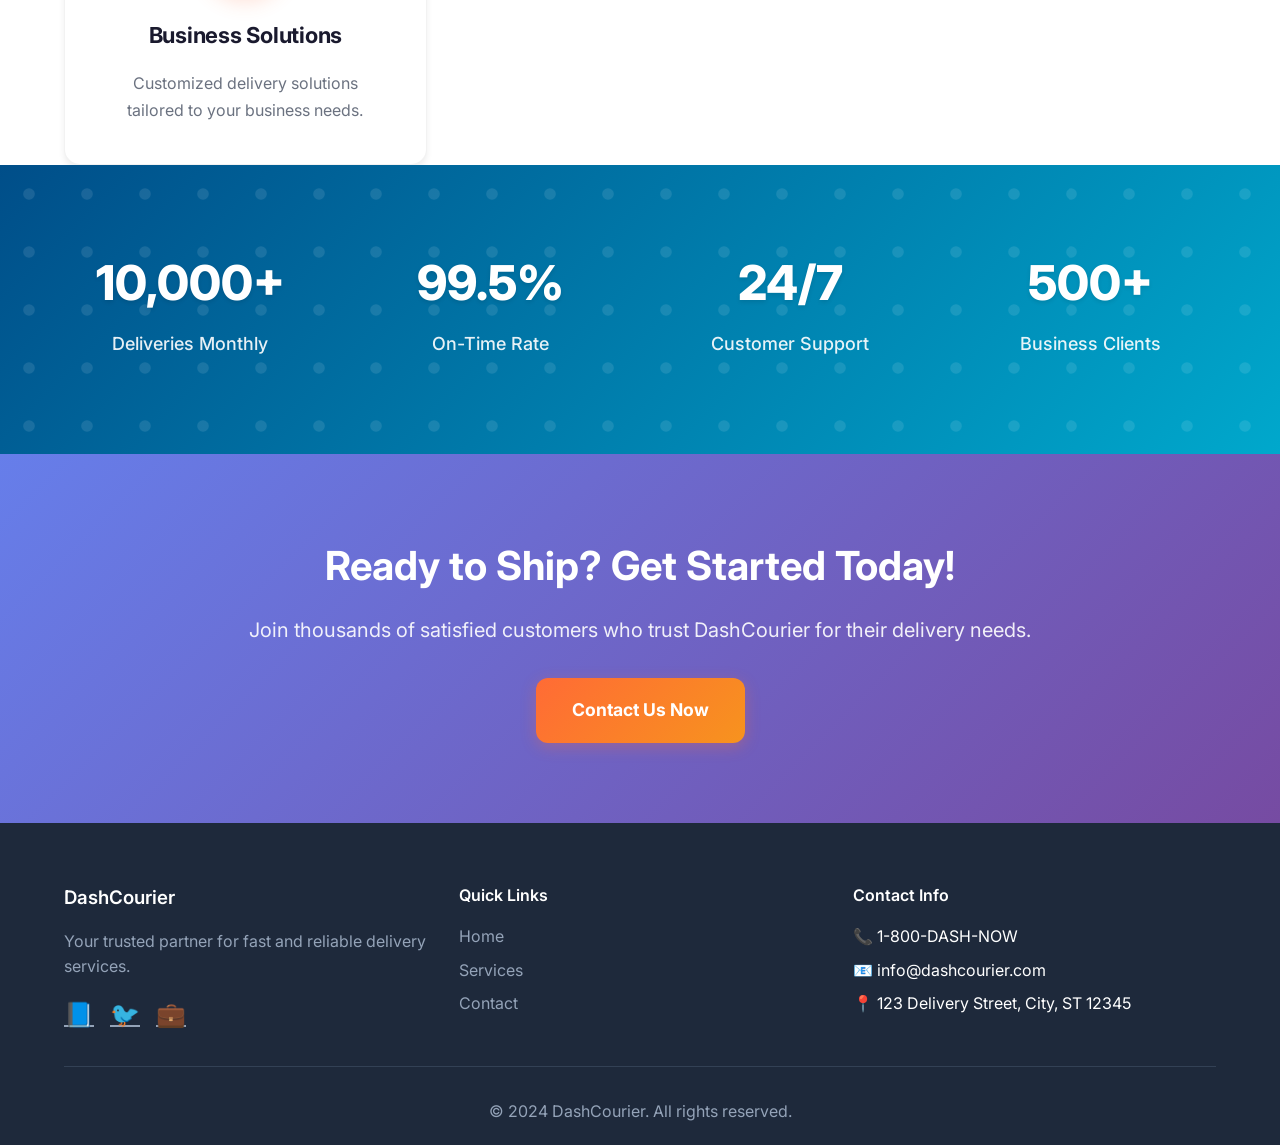
==== commit b1ab1c59: "Phase 1 Complete: Major website enhancements implemented ✅ SEO Optimization: - Added comprehensive m" ====
--- a/dashcourier/index.html
+++ b/dashcourier/index.html
@@ -3,11 +3,109 @@
 <head>
     <meta charset="UTF-8">
     <meta name="viewport" content="width=device-width, initial-scale=1.0">
-    <title>DashCourier - Fast & Reliable Delivery Services</title>
+    <title>DashCourier - Fast & Reliable Delivery Services | Same-Day Courier</title>
+    
+    <!-- SEO Meta Tags -->
+    <meta name="description" content="DashCourier offers fast, reliable same-day delivery services for businesses and individuals. Real-time tracking, 24/7 support, and competitive pricing. Get your free quote today!">
+    <meta name="keywords" content="courier service, same day delivery, package tracking, delivery service, express delivery, business courier, local delivery, urgent delivery">
+    <meta name="author" content="DashCourier">
+    <meta name="robots" content="index, follow">
+    <meta name="language" content="English">
+    <meta name="geo.region" content="US">
+    <meta name="geo.placename" content="United States">
+    <meta name="geo.position" content="40.7128;-74.0060">
+    
+    <!-- Open Graph / Facebook -->
+    <meta property="og:type" content="website">
+    <meta property="og:url" content="https://dashcourier.com/">
+    <meta property="og:title" content="DashCourier - Fast & Reliable Delivery Services">
+    <meta property="og:description" content="Professional courier services with same-day delivery, real-time tracking, and exceptional customer service. Get your free quote today!">
+    <meta property="og:image" content="https://dashcourier.com/images/og-image.jpg">
+    <meta property="og:image:width" content="1200">
+    <meta property="og:image:height" content="630">
+    <meta property="og:site_name" content="DashCourier">
+    
+    <!-- Twitter -->
+    <meta property="twitter:card" content="summary_large_image">
+    <meta property="twitter:url" content="https://dashcourier.com/">
+    <meta property="twitter:title" content="DashCourier - Fast & Reliable Delivery Services">
+    <meta property="twitter:description" content="Professional courier services with same-day delivery, real-time tracking, and exceptional customer service.">
+    <meta property="twitter:image" content="https://dashcourier.com/images/twitter-image.jpg">
+    
+    <!-- Technical SEO -->
+    <link rel="canonical" href="https://dashcourier.com/">
+    <link rel="alternate" hreflang="en" href="https://dashcourier.com/">
+    <link rel="alternate" hreflang="es" href="https://dashcourier.com/es/">
+    
+    <!-- Favicon -->
+    <link rel="icon" type="image/svg+xml" href="data:image/svg+xml,<svg xmlns='http://www.w3.org/2000/svg' viewBox='0 0 100 100'><text y='.9em' font-size='90'>🚚</text></svg>">
+    <link rel="apple-touch-icon" href="data:image/svg+xml,<svg xmlns='http://www.w3.org/2000/svg' viewBox='0 0 100 100'><text y='.9em' font-size='90'>🚚</text></svg>">
+    
+    <!-- Schema.org Structured Data -->
+    <script type="application/ld+json">
+    {
+        "@context": "https://schema.org",
+        "@type": "LocalBusiness",
+        "name": "DashCourier",
+        "description": "Fast and reliable courier services with same-day delivery and real-time tracking",
+        "url": "https://dashcourier.com",
+        "telephone": "1-800-DASH-NOW",
+        "email": "info@dashcourier.com",
+        "address": {
+            "@type": "PostalAddress",
+            "streetAddress": "123 Delivery Street",
+            "addressLocality": "City",
+            "addressRegion": "ST",
+            "postalCode": "12345",
+            "addressCountry": "US"
+        },
+        "geo": {
+            "@type": "GeoCoordinates",
+            "latitude": "40.7128",
+            "longitude": "-74.0060"
+        },
+        "openingHours": "Mo-Fr 08:00-20:00 Sa-Su 09:00-18:00",
+        "priceRange": "$$",
+        "sameAs": [
+            "https://www.facebook.com/dashcourier",
+            "https://www.twitter.com/dashcourier",
+            "https://www.linkedin.com/company/dashcourier"
+        ],
+        "serviceType": "Courier Service",
+        "hasOfferCatalog": {
+            "@type": "OfferCatalog",
+            "name": "Delivery Services",
+            "itemListElement": [
+                {
+                    "@type": "Offer",
+                    "itemOffered": {
+                        "@type": "Service",
+                        "name": "Same-Day Delivery",
+                        "description": "Get your packages delivered within hours"
+                    }
+                },
+                {
+                    "@type": "Offer", 
+                    "itemOffered": {
+                        "@type": "Service",
+                        "name": "Express Courier",
+                        "description": "1-hour delivery available for urgent shipments"
+                    }
+                }
+            ]
+        },
+        "aggregateRating": {
+            "@type": "AggregateRating",
+            "ratingValue": "4.8",
+            "reviewCount": "1247"
+        }
+    }
+    </script>
+    
     <link rel="stylesheet" href="styles.css">
     <link rel="preconnect" href="https://fonts.googleapis.com">
     <link rel="preconnect" href="https://fonts.gstatic.com" crossorigin>
-    <link href="https://fonts.googleapis.com/css2?family=Inter:wght@300;400;500;600;700&display=swap" rel="stylesheet">
+    <link href="https://fonts.googleapis.com/css2?family=Inter:wght@300;400;500;600;700;800&display=swap" rel="stylesheet">
 </head>
 <body>
     <header class="header">
@@ -126,7 +224,202 @@
             </div>
         </section>
 
-        <section class="features">
+        <section class="testimonials">
+            <div class="container">
+                <h2 class="section-title">What Our Customers Say</h2>
+                <div class="testimonials-grid">
+                    <div class="testimonial-card">
+                        <div class="testimonial-header">
+                            <div class="customer-avatar">
+                                <img src="data:image/svg+xml,<svg xmlns='http://www.w3.org/2000/svg' viewBox='0 0 100 100'><circle cx='50' cy='50' r='45' fill='%23FF6B35'/><text x='50' y='65' text-anchor='middle' fill='white' font-size='40' font-weight='bold'>JD</text></svg>" alt="John Doe">
+                            </div>
+                            <div class="customer-info">
+                                <h4>John Doe</h4>
+                                <p>CEO, Tech Startup</p>
+                            </div>
+                            <div class="rating">
+                                ⭐⭐⭐⭐⭐
+                            </div>
+                        </div>
+                        <div class="testimonial-content">
+                            <p>"DashCourier has been a game-changer for our business. Same-day delivery means we can promise our customers next-day service and actually deliver on it. Highly recommended!"</p>
+                        </div>
+                        <div class="testimonial-meta">
+                            <span class="service-used">Same-Day Delivery</span>
+                            <span class="date">2 weeks ago</span>
+                        </div>
+                    </div>
+
+                    <div class="testimonial-card">
+                        <div class="testimonial-header">
+                            <div class="customer-avatar">
+                                <img src="data:image/svg+xml,<svg xmlns='http://www.w3.org/2000/svg' viewBox='0 0 100 100'><circle cx='50' cy='50' r='45' fill='%23004E89'/><text x='50' y='65' text-anchor='middle' fill='white' font-size='40' font-weight='bold'>SM</text></svg>" alt="Sarah Miller">
+                            </div>
+                            <div class="customer-info">
+                                <h4>Sarah Miller</h4>
+                                <p>Law Firm Partner</p>
+                            </div>
+                            <div class="rating">
+                                ⭐⭐⭐⭐⭐
+                            </div>
+                        </div>
+                        <div class="testimonial-content">
+                            <p>"The real-time tracking feature is incredible. Our clients love knowing exactly when their important documents will arrive. The customer service is outstanding too!"</p>
+                        </div>
+                        <div class="testimonial-meta">
+                            <span class="service-used">Express Courier</span>
+                            <span class="date">1 month ago</span>
+                        </div>
+                    </div>
+
+                    <div class="testimonial-card">
+                        <div class="testimonial-header">
+                            <div class="customer-avatar">
+                                <img src="data:image/svg+xml,<svg xmlns='http://www.w3.org/2000/svg' viewBox='0 0 100 100'><circle cx='50' cy='50' r='45' fill='%2300A8CC'/><text x='50' y='65' text-anchor='middle' fill='white' font-size='40' font-weight='bold'>MC</text></svg>" alt="Mike Chen">
+                            </div>
+                            <div class="customer-info">
+                                <h4>Mike Chen</h4>
+                                <p>E-commerce Store Owner</p>
+                            </div>
+                            <div class="rating">
+                                ⭐⭐⭐⭐⭐
+                            </div>
+                        </div>
+                        <div class="testimonial-content">
+                            <p>"We switched to DashCourier for all our shipping needs and couldn't be happier. The pricing is competitive and the reliability is unmatched. Our customers love the fast delivery!"</p>
+                        </div>
+                        <div class="testimonial-meta">
+                            <span class="service-used">Business Solutions</span>
+                            <span class="date">3 weeks ago</span>
+                        </div>
+                    </div>
+                </div>
+            </div>
+        </section>
+
+        <section class="trust-badges">
+            <div class="container">
+                <div class="trust-badges-grid">
+                    <div class="trust-item">
+                        <div class="trust-icon">🔒</div>
+                        <h4>Fully Insured</h4>
+                        <p>All shipments covered up to $10,000</p>
+                    </div>
+                    <div class="trust-item">
+                        <div class="trust-icon">✅</div>
+                        <h4>BBB Accredited</h4>
+                        <p>A+ Rating with Better Business Bureau</p>
+                    </div>
+                    <div class="trust-item">
+                        <div class="trust-icon">🏆</div>
+                        <h4>Award Winning</h4>
+                        <p>2023 Best Courier Service Award</p>
+                    </div>
+                    <div class="trust-item">
+                        <div class="trust-icon">💳</div>
+                        <h4>Secure Payments</h4>
+                        <p>PCI Compliant Payment Processing</p>
+                    </div>
+                    <div class="trust-item">
+                        <div class="trust-icon">🌍</div>
+                        <h4>Global Coverage</h4>
+                        <p>Serving all 50 states and 200+ countries</p>
+                    </div>
+                    <div class="trust-item">
+                        <div class="trust-icon">📱</div>
+                        <h4>Mobile App</h4>
+                        <p>Track on the go with our app</p>
+                    </div>
+                </div>
+            </div>
+        </section>
+
+        <section class="live-stats">
+            <div class="container">
+                <h2 class="section-title">Real-Time Delivery Activity</h2>
+                <div class="live-stats-grid">
+                    <div class="stat-card">
+                        <div class="stat-number" data-target="1247">0</div>
+                        <div class="stat-label">Active Deliveries</div>
+                        <div class="stat-indicator live">🔴 LIVE</div>
+                    </div>
+                    <div class="stat-card">
+                        <div class="stat-number" data-target="89">0</div>
+                        <div class="stat-label">Delivered Today</div>
+                        <div class="stat-indicator success">✓ Completed</div>
+                    </div>
+                    <div class="stat-card">
+                        <div class="stat-number" data-target="15">0</div>
+                        <div class="stat-label">Average Minutes</div>
+                        <div class="stat-indicator info">⏱️ Response Time</div>
+                    </div>
+                    <div class="stat-card">
+                        <div class="stat-number" data-target="99.8">0</div>
+                        <div class="stat-label">On-Time %</div>
+                        <div class="stat-indicator success">📈 Above Target</div>
+                    </div>
+                </div>
+            </div>
+        </section>
+
+        <section class="coverage-map">
+            <div class="container">
+                <h2 class="section-title">We Deliver Everywhere</h2>
+                <p class="section-subtitle">Serving major cities and surrounding areas with reliable delivery service</p>
+                <div class="map-container">
+                    <div class="interactive-map">
+                        <div class="map-placeholder">
+                            <div class="map-icon">🗺️</div>
+                            <h3>Interactive Coverage Map</h3>
+                            <p>Click on any region to see delivery options and timing</p>
+                            <div class="map-legend">
+                                <div class="legend-item">
+                                    <span class="legend-color same-day"></span>
+                                    <span>Same-Day Available</span>
+                                </div>
+                                <div class="legend-item">
+                                    <span class="legend-color next-day"></span>
+                                    <span>Next-Day Available</span>
+                                </div>
+                                <div class="legend-item">
+                                    <span class="legend-color international"></span>
+                                    <span>International Service</span>
+                                </div>
+                            </div>
+                        </div>
+                        <div class="coverage-stats">
+                            <div class="coverage-item">
+                                <h4>50+</h4>
+                                <p>States Covered</p>
+                            </div>
+                            <div class="coverage-item">
+                                <h4>200+</h4>
+                                <p>Cities Served</p>
+                            </div>
+                            <div class="coverage-item">
+                                <h4>25+</h4>
+                                <p>Countries International</p>
+                            </div>
+                        </div>
+                    </div>
+                </div>
+                <div class="zip-checker">
+                    <h3>Check Your Area</h3>
+                    <form class="zip-form" id="zipForm">
+                        <div class="zip-input-group">
+                            <input type="text" id="zipCode" placeholder="Enter ZIP code" maxlength="10">
+                            <button type="submit" class="btn btn-primary">Check Availability</button>
+                        </div>
+                    </form>
+                    <div class="zip-result" id="zipResult" style="display: none;">
+                        <div class="result-content">
+                            <h4 id="resultTitle"></h4>
+                            <p id="resultMessage"></p>
+                        </div>
+                    </div>
+                </div>
+            </div>
+        </section>
             <div class="container">
                 <h2 class="section-title">Why Choose DashCourier?</h2>
                 <div class="features-grid">
--- a/dashcourier/styles.css
+++ b/dashcourier/styles.css
@@ -525,6 +525,436 @@
     }
 }
 
+/* Testimonials Section */
+.testimonials {
+    padding: 100px 0;
+    background: var(--bg-white);
+}
+
+.testimonials-grid {
+    display: grid;
+    grid-template-columns: repeat(auto-fit, minmax(350px, 1fr));
+    gap: 2rem;
+}
+
+.testimonial-card {
+    background: var(--bg-white);
+    padding: 2rem;
+    border-radius: var(--border-radius-lg);
+    box-shadow: var(--shadow-md);
+    border: 1px solid rgba(0, 0, 0, 0.05);
+    transition: var(--transition);
+    position: relative;
+    overflow: hidden;
+}
+
+.testimonial-card::before {
+    content: '"';
+    position: absolute;
+    top: 1rem;
+    right: 1rem;
+    font-size: 4rem;
+    color: var(--primary-color);
+    opacity: 0.1;
+    font-family: Georgia, serif;
+}
+
+.testimonial-card:hover {
+    transform: translateY(-5px);
+    box-shadow: var(--shadow-xl);
+}
+
+.testimonial-header {
+    display: flex;
+    align-items: center;
+    gap: 1rem;
+    margin-bottom: 1.5rem;
+}
+
+.customer-avatar {
+    width: 60px;
+    height: 60px;
+    border-radius: 50%;
+    overflow: hidden;
+    flex-shrink: 0;
+}
+
+.customer-avatar img {
+    width: 100%;
+    height: 100%;
+    object-fit: cover;
+}
+
+.customer-info h4 {
+    font-size: 1.125rem;
+    font-weight: 600;
+    color: var(--text-dark);
+    margin-bottom: 0.25rem;
+}
+
+.customer-info p {
+    color: var(--text-light);
+    font-size: 0.9rem;
+    margin: 0;
+}
+
+.rating {
+    margin-left: auto;
+    font-size: 1rem;
+}
+
+.testimonial-content {
+    margin-bottom: 1.5rem;
+}
+
+.testimonial-content p {
+    color: var(--text-dark);
+    line-height: 1.7;
+    font-style: italic;
+    font-size: 1rem;
+}
+
+.testimonial-meta {
+    display: flex;
+    justify-content: space-between;
+    align-items: center;
+    padding-top: 1rem;
+    border-top: 1px solid var(--bg-light);
+}
+
+.service-used {
+    background: var(--gradient-primary);
+    color: white;
+    padding: 0.25rem 0.75rem;
+    border-radius: 20px;
+    font-size: 0.8rem;
+    font-weight: 600;
+}
+
+.date {
+    color: var(--text-light);
+    font-size: 0.875rem;
+}
+
+/* Trust Badges Section */
+.trust-badges {
+    padding: 80px 0;
+    background: var(--bg-light);
+}
+
+.trust-badges-grid {
+    display: grid;
+    grid-template-columns: repeat(auto-fit, minmax(200px, 1fr));
+    gap: 2rem;
+}
+
+.trust-item {
+    background: var(--bg-white);
+    padding: 2rem;
+    border-radius: var(--border-radius-lg);
+    text-align: center;
+    box-shadow: var(--shadow-sm);
+    transition: var(--transition);
+    border: 1px solid rgba(0, 0, 0, 0.05);
+}
+
+.trust-item:hover {
+    transform: translateY(-3px);
+    box-shadow: var(--shadow-md);
+}
+
+.trust-icon {
+    font-size: 2.5rem;
+    margin-bottom: 1rem;
+}
+
+.trust-item h4 {
+    font-size: 1.125rem;
+    font-weight: 600;
+    color: var(--text-dark);
+    margin-bottom: 0.5rem;
+}
+
+.trust-item p {
+    color: var(--text-light);
+    font-size: 0.9rem;
+    line-height: 1.5;
+}
+
+/* Live Stats Section */
+.live-stats {
+    padding: 80px 0;
+    background: var(--gradient-secondary);
+    color: white;
+    position: relative;
+    overflow: hidden;
+}
+
+.live-stats::before {
+    content: '';
+    position: absolute;
+    top: 0;
+    left: 0;
+    right: 0;
+    bottom: 0;
+    background: url('data:image/svg+xml,<svg xmlns=\"http://www.w3.org/2000/svg\" viewBox=\"0 0 100 100\"><defs><pattern id=\"dots\" width=\"20\" height=\"20\" patternUnits=\"userSpaceOnUse\"><circle cx=\"10\" cy=\"10\" r=\"2\" fill=\"rgba(255,255,255,0.1)\"/></pattern></defs><rect width=\"100\" height=\"100\" fill=\"url(%23dots)\"/></svg>');
+    pointer-events: none;
+}
+
+.live-stats .section-title {
+    color: white;
+    position: relative;
+    z-index: 2;
+}
+
+.live-stats-grid {
+    display: grid;
+    grid-template-columns: repeat(auto-fit, minmax(200px, 1fr));
+    gap: 2rem;
+    position: relative;
+    z-index: 2;
+}
+
+.stat-card {
+    background: rgba(255, 255, 255, 0.1);
+    backdrop-filter: blur(10px);
+    padding: 2rem;
+    border-radius: var(--border-radius-lg);
+    text-align: center;
+    border: 1px solid rgba(255, 255, 255, 0.2);
+    transition: var(--transition);
+}
+
+.stat-card:hover {
+    background: rgba(255, 255, 255, 0.15);
+    transform: translateY(-3px);
+}
+
+.stat-number {
+    font-size: 3rem;
+    font-weight: 800;
+    margin-bottom: 0.5rem;
+    text-shadow: 0 2px 4px rgba(0, 0, 0, 0.1);
+}
+
+.stat-label {
+    font-size: 1.125rem;
+    margin-bottom: 1rem;
+    opacity: 0.9;
+}
+
+.stat-indicator {
+    font-size: 0.875rem;
+    font-weight: 600;
+    padding: 0.25rem 0.75rem;
+    border-radius: 20px;
+    display: inline-block;
+}
+
+.stat-indicator.live {
+    background: rgba(239, 68, 68, 0.2);
+    color: #fca5a5;
+    animation: pulse 2s infinite;
+}
+
+.stat-indicator.success {
+    background: rgba(34, 197, 94, 0.2);
+    color: #86efac;
+}
+
+.stat-indicator.info {
+    background: rgba(59, 130, 246, 0.2);
+    color: #93c5fd;
+}
+
+/* Coverage Map Section */
+.coverage-map {
+    padding: 100px 0;
+    background: var(--bg-white);
+}
+
+.section-subtitle {
+    text-align: center;
+    color: var(--text-light);
+    font-size: 1.125rem;
+    margin-bottom: 3rem;
+    max-width: 600px;
+    margin-left: auto;
+    margin-right: auto;
+}
+
+.map-container {
+    margin-bottom: 3rem;
+}
+
+.interactive-map {
+    background: var(--bg-light);
+    border-radius: var(--border-radius-lg);
+    overflow: hidden;
+    box-shadow: var(--shadow-lg);
+    position: relative;
+}
+
+.map-placeholder {
+    padding: 3rem;
+    text-align: center;
+    background: linear-gradient(135deg, #667eea 0%, #764ba2 100%);
+    color: white;
+    position: relative;
+    overflow: hidden;
+}
+
+.map-placeholder::before {
+    content: '';
+    position: absolute;
+    top: 0;
+    left: 0;
+    right: 0;
+    bottom: 0;
+    background: url('data:image/svg+xml,<svg xmlns=\"http://www.w3.org/2000/svg\" viewBox=\"0 0 100 100\"><defs><pattern id=\"grid\" width=\"10\" height=\"10\" patternUnits=\"userSpaceOnUse\"><path d=\"M 10 0 L 0 0 0 10\" fill=\"none\" stroke=\"rgba(255,255,255,0.1)\" stroke-width=\"1\"/></pattern></defs><rect width=\"100\" height=\"100\" fill=\"url(%23grid)\"/></svg>');
+    pointer-events: none;
+}
+
+.map-icon {
+    font-size: 4rem;
+    margin-bottom: 1rem;
+    position: relative;
+    z-index: 2;
+}
+
+.map-placeholder h3 {
+    font-size: 1.5rem;
+    font-weight: 700;
+    margin-bottom: 1rem;
+    position: relative;
+    z-index: 2;
+}
+
+.map-placeholder p {
+    margin-bottom: 2rem;
+    opacity: 0.9;
+    position: relative;
+    z-index: 2;
+}
+
+.map-legend {
+    display: flex;
+    justify-content: center;
+    gap: 2rem;
+    flex-wrap: wrap;
+    position: relative;
+    z-index: 2;
+}
+
+.legend-item {
+    display: flex;
+    align-items: center;
+    gap: 0.5rem;
+    font-size: 0.9rem;
+}
+
+.legend-color {
+    width: 16px;
+    height: 16px;
+    border-radius: 4px;
+}
+
+.legend-color.same-day {
+    background: #10b981;
+}
+
+.legend-color.next-day {
+    background: #3b82f6;
+}
+
+.legend-color.international {
+    background: #8b5cf6;
+}
+
+.coverage-stats {
+    display: grid;
+    grid-template-columns: repeat(3, 1fr);
+    gap: 2rem;
+    padding: 2rem;
+    background: var(--bg-white);
+}
+
+.coverage-item {
+    text-align: center;
+    padding: 1.5rem;
+    border-radius: var(--border-radius);
+    background: var(--bg-light);
+}
+
+.coverage-item h4 {
+    font-size: 2rem;
+    font-weight: 800;
+    color: var(--primary-color);
+    margin-bottom: 0.5rem;
+}
+
+.coverage-item p {
+    color: var(--text-light);
+    margin: 0;
+}
+
+/* ZIP Checker */
+.zip-checker {
+    text-align: center;
+    max-width: 600px;
+    margin: 0 auto;
+}
+
+.zip-checker h3 {
+    font-size: 1.5rem;
+    font-weight: 700;
+    margin-bottom: 1.5rem;
+    color: var(--text-dark);
+}
+
+.zip-form {
+    margin-bottom: 2rem;
+}
+
+.zip-input-group {
+    display: flex;
+    gap: 1rem;
+    align-items: stretch;
+}
+
+.zip-input-group input {
+    flex: 1;
+    padding: 1rem 1.5rem;
+    border: 2px solid #e5e7eb;
+    border-radius: var(--border-radius);
+    font-size: 1rem;
+    transition: var(--transition);
+}
+
+.zip-input-group input:focus {
+    outline: none;
+    border-color: var(--primary-color);
+    box-shadow: 0 0 0 3px rgba(255, 107, 53, 0.1);
+}
+
+.zip-result {
+    background: var(--bg-light);
+    padding: 1.5rem;
+    border-radius: var(--border-radius);
+    border-left: 4px solid var(--primary-color);
+    animation: slideIn 0.3s ease;
+}
+
+.result-content h4 {
+    color: var(--text-dark);
+    margin-bottom: 0.5rem;
+}
+
+.result-content p {
+    color: var(--text-light);
+    margin: 0;
+}
+
 /* Features Section */
 .features {
     padding: 100px 0;
@@ -807,6 +1237,140 @@
     font-size: 0.875rem;
     color: var(--text-light);
     margin-left: 0.25rem;
+}
+
+/* Pricing Calculator Section */
+.pricing-calculator {
+    padding: 100px 0;
+    background: var(--bg-light);
+}
+
+.calculator-container {
+    display: grid;
+    grid-template-columns: 1fr 1fr;
+    gap: 3rem;
+    max-width: 1000px;
+    margin: 0 auto;
+}
+
+.calculator-form {
+    background: var(--bg-white);
+    padding: 2.5rem;
+    border-radius: var(--border-radius-lg);
+    box-shadow: var(--shadow-lg);
+    border: 1px solid rgba(0, 0, 0, 0.05);
+}
+
+.calculator-form h3 {
+    font-size: 1.5rem;
+    font-weight: 700;
+    margin-bottom: 1.5rem;
+    color: var(--text-dark);
+}
+
+.calculator-result {
+    background: var(--bg-white);
+    padding: 2.5rem;
+    border-radius: var(--border-radius-lg);
+    box-shadow: var(--shadow-lg);
+    border: 1px solid rgba(0, 0, 0, 0.05);
+    animation: slideIn 0.5s ease;
+}
+
+.result-header {
+    text-align: center;
+    margin-bottom: 2rem;
+    padding-bottom: 1.5rem;
+    border-bottom: 2px solid var(--bg-light);
+}
+
+.result-header h3 {
+    font-size: 1.5rem;
+    font-weight: 700;
+    color: var(--text-dark);
+    margin-bottom: 1rem;
+}
+
+.price-display {
+    text-align: center;
+}
+
+.price-amount {
+    font-size: 3rem;
+    font-weight: 800;
+    background: var(--gradient-primary);
+    -webkit-background-clip: text;
+    -webkit-text-fill-color: transparent;
+    background-clip: text;
+    display: block;
+    line-height: 1;
+}
+
+.price-label {
+    color: var(--text-light);
+    font-size: 1rem;
+    font-weight: 600;
+    text-transform: uppercase;
+    letter-spacing: 1px;
+}
+
+.price-breakdown {
+    margin-bottom: 2rem;
+}
+
+.price-breakdown h4 {
+    font-size: 1.125rem;
+    font-weight: 600;
+    color: var(--text-dark);
+    margin-bottom: 1rem;
+}
+
+.breakdown-item {
+    display: flex;
+    justify-content: space-between;
+    align-items: center;
+    padding: 0.75rem 0;
+    border-bottom: 1px solid var(--bg-light);
+}
+
+.breakdown-item:last-of-type {
+    border-bottom: none;
+}
+
+.breakdown-total {
+    display: flex;
+    justify-content: space-between;
+    align-items: center;
+    padding: 1rem 0;
+    margin-top: 1rem;
+    border-top: 2px solid var(--primary-color);
+    font-weight: 700;
+    font-size: 1.125rem;
+    color: var(--text-dark);
+}
+
+.result-actions {
+    display: flex;
+    gap: 1rem;
+    margin-bottom: 1.5rem;
+}
+
+.price-disclaimer {
+    padding: 1rem;
+    background: var(--bg-light);
+    border-radius: var(--border-radius);
+    border-left: 4px solid var(--accent-color);
+}
+
+.price-disclaimer p {
+    color: var(--text-light);
+    font-size: 0.875rem;
+    margin: 0 0 0.5rem 0;
+    line-height: 1.5;
+}
+
+.price-disclaimer p:last-child {
+    margin-bottom: 0;
 }
 
 /* Process Section */
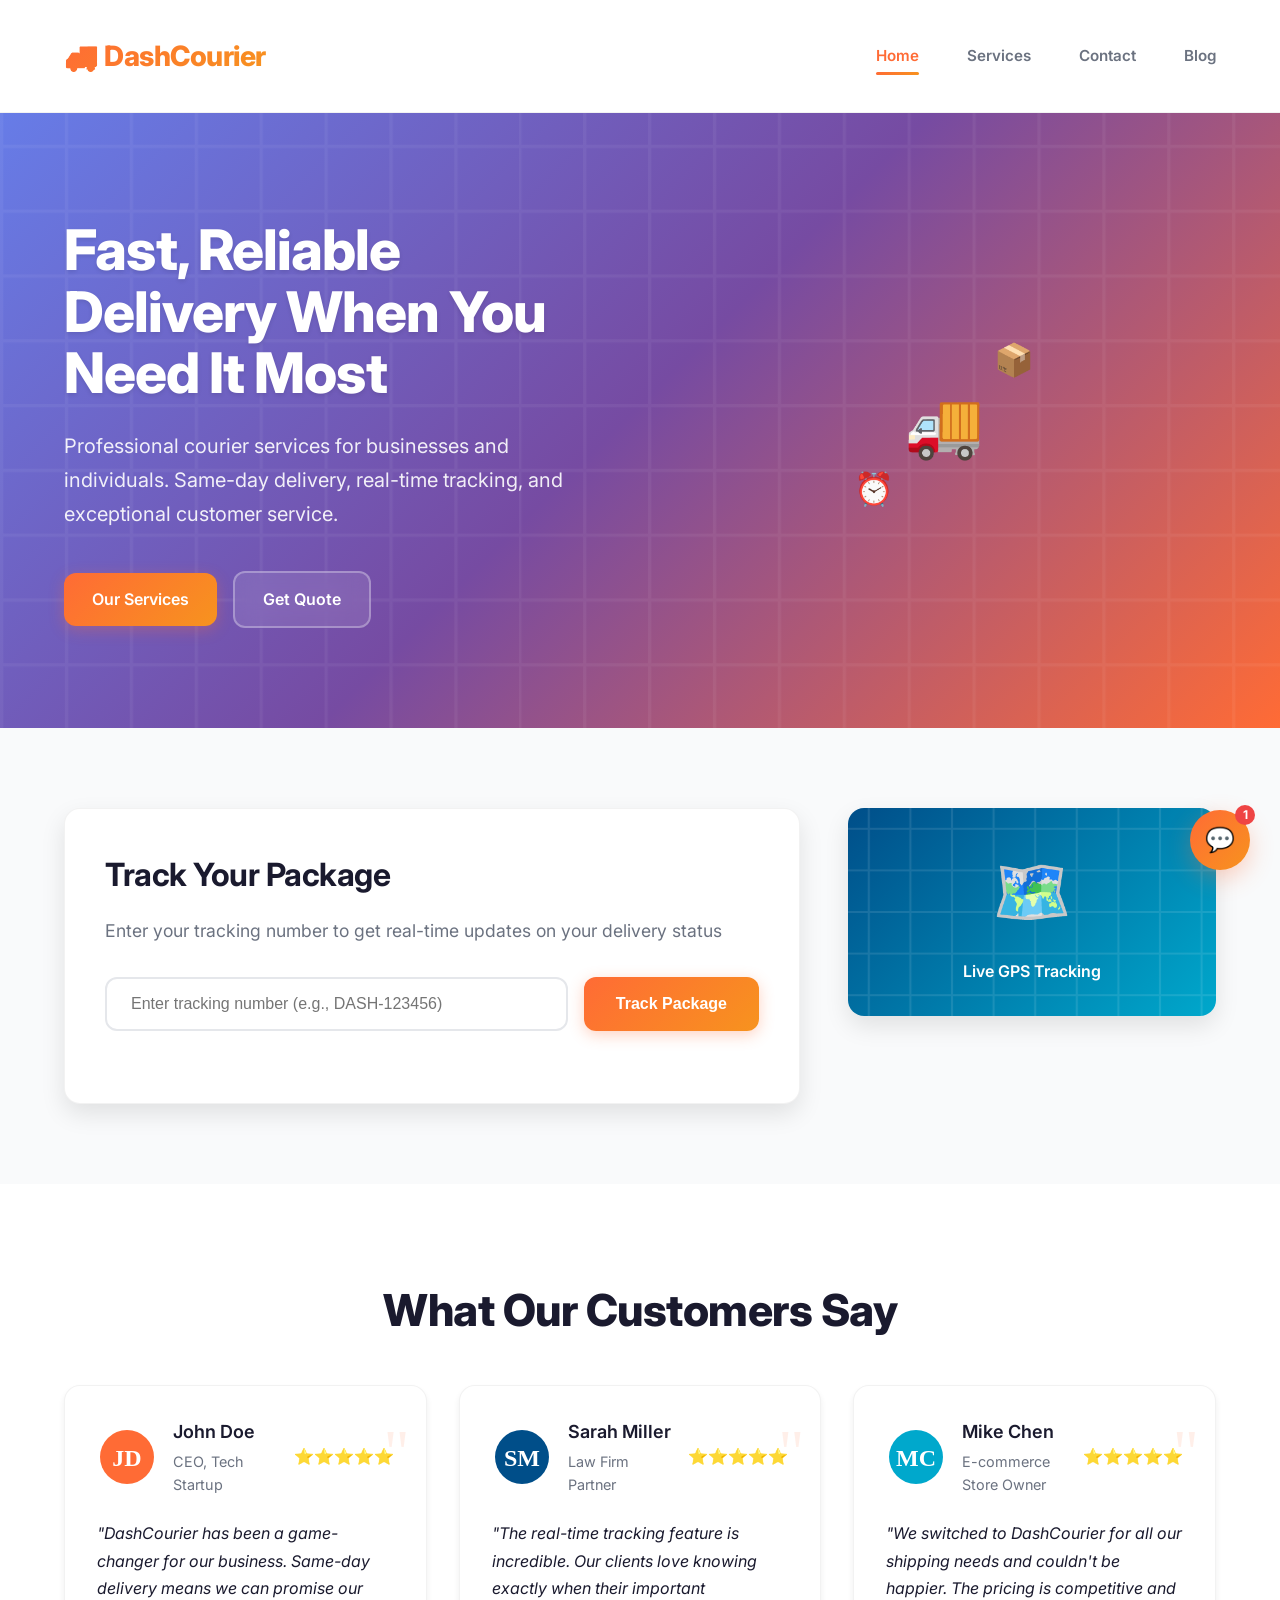
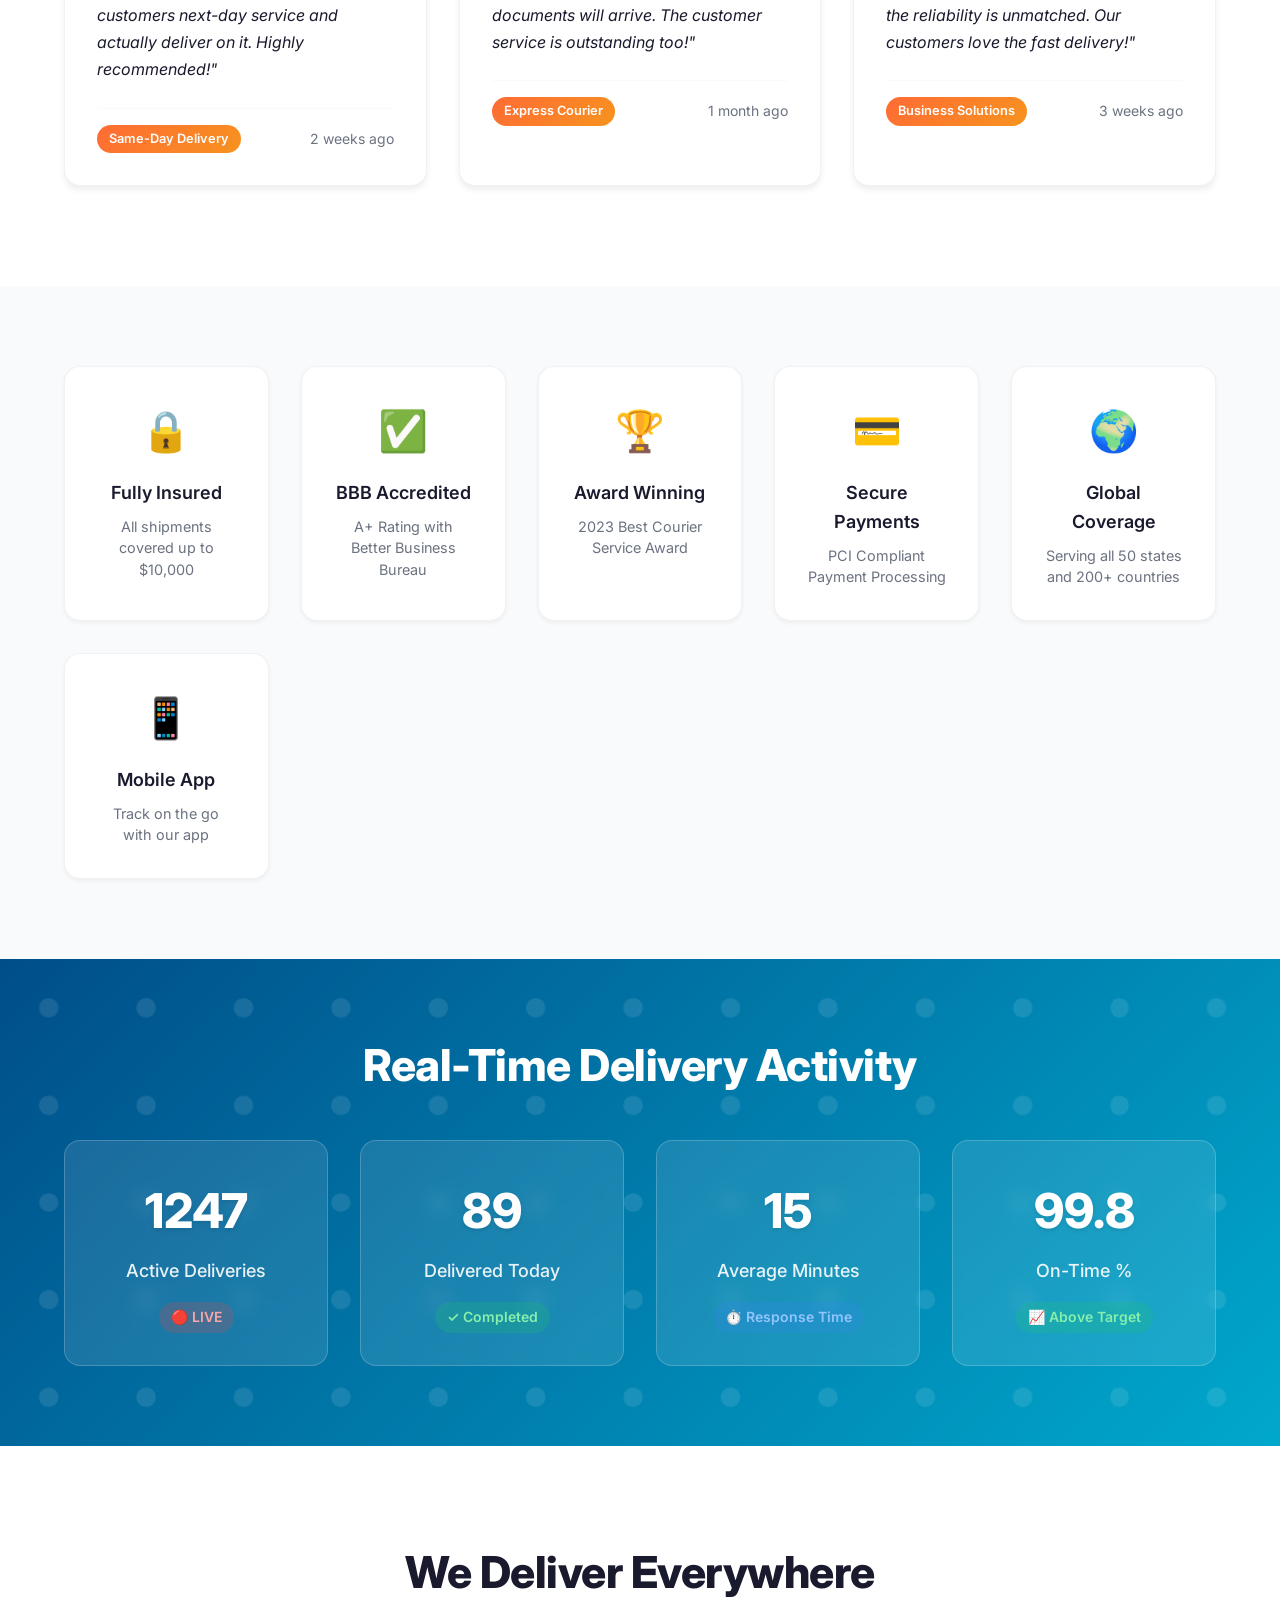
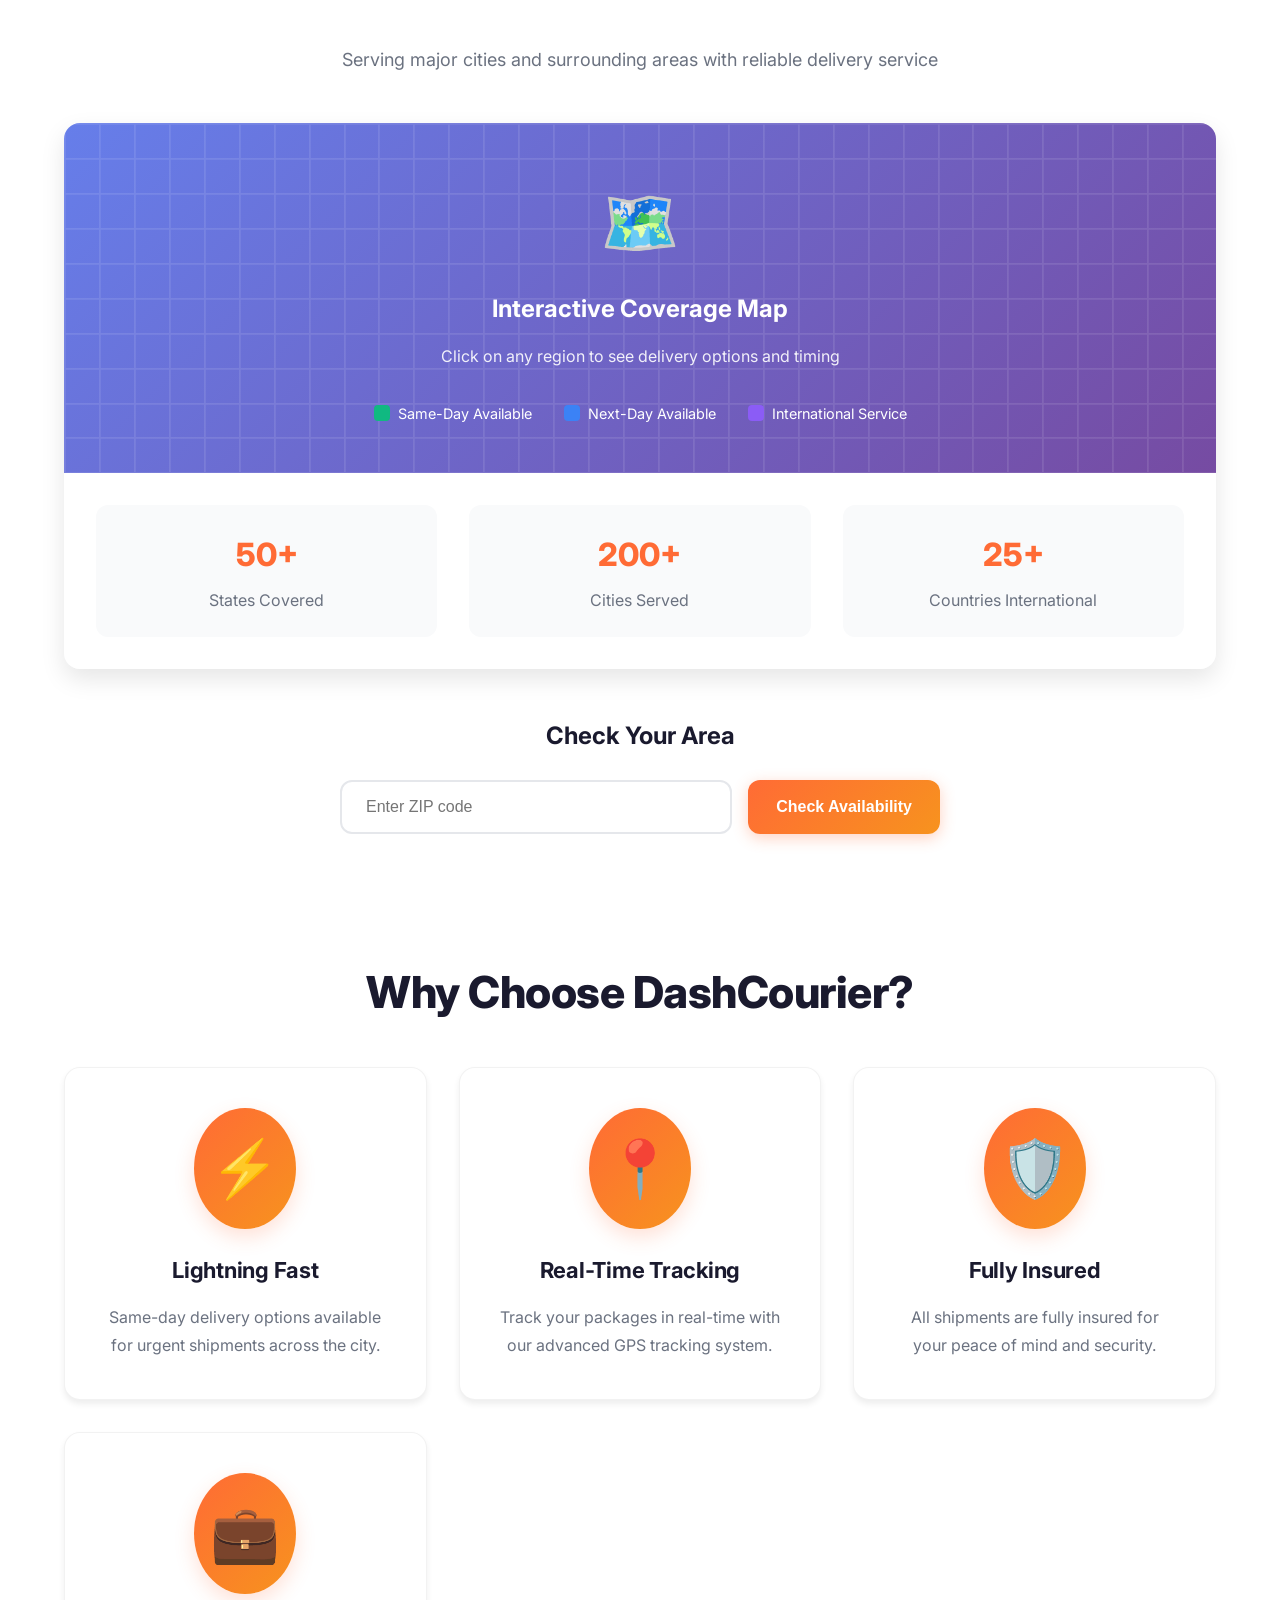
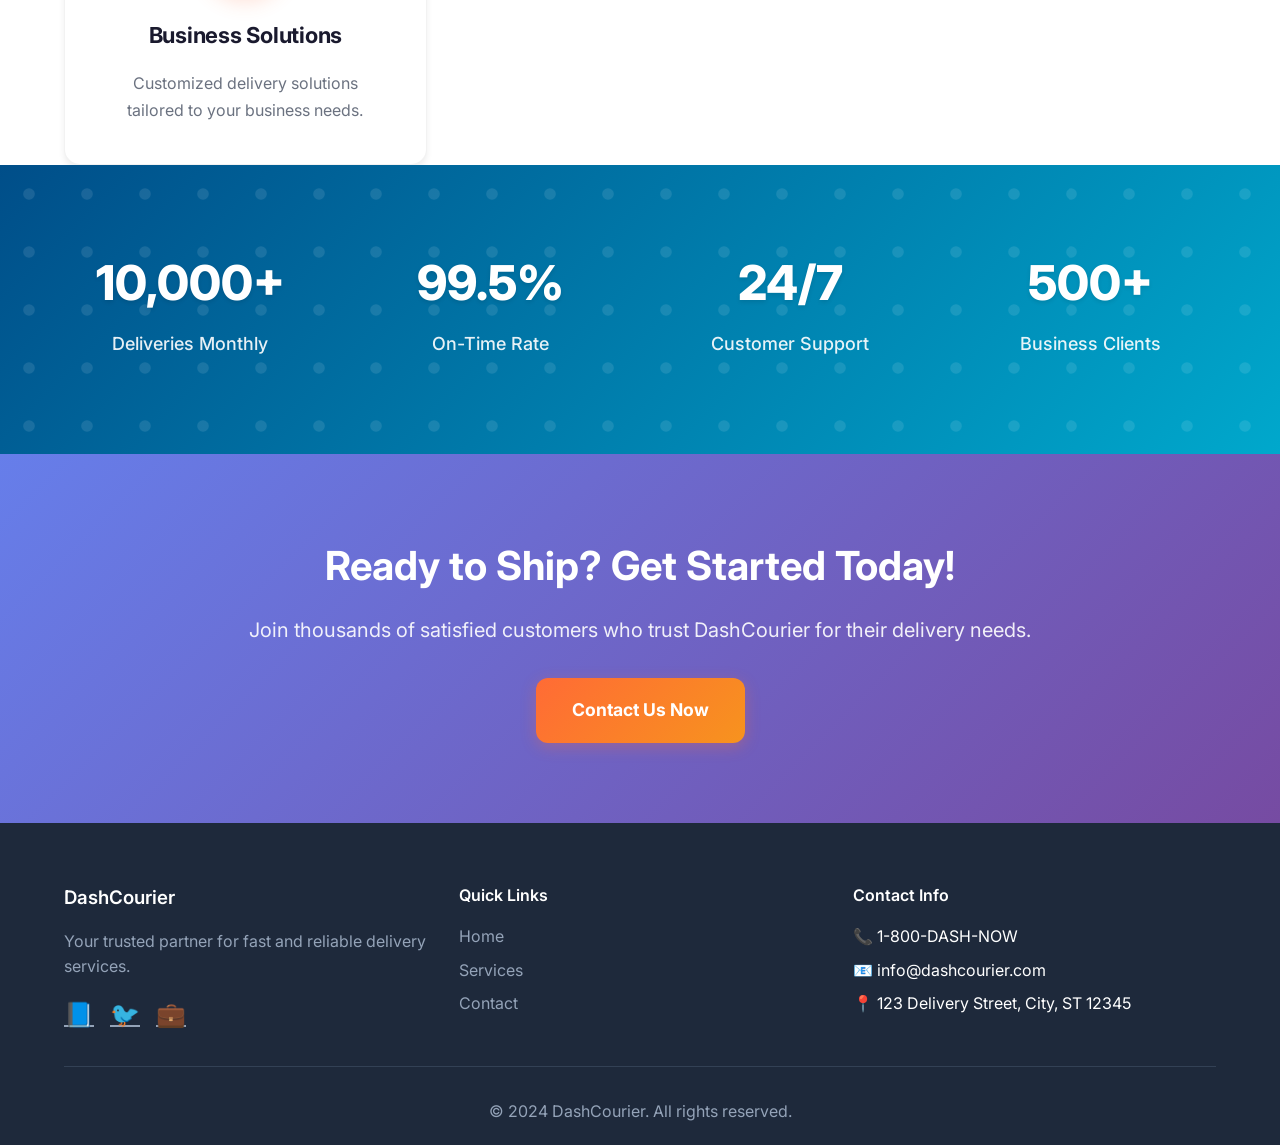
==== commit 66c77889: "Phase 2 Complete: Blog section and PWA features implemented ✅ Blog Section: - Created comprehensive " ====
--- a/dashcourier/index.html
+++ b/dashcourier/index.html
@@ -106,6 +106,28 @@
     <link rel="preconnect" href="https://fonts.googleapis.com">
     <link rel="preconnect" href="https://fonts.gstatic.com" crossorigin>
     <link href="https://fonts.googleapis.com/css2?family=Inter:wght@300;400;500;600;700;800&display=swap" rel="stylesheet">
+    
+    <!-- PWA Meta Tags -->
+    <meta name="theme-color" content="#FF6B35">
+    <meta name="mobile-web-app-capable" content="yes">
+    <meta name="apple-mobile-web-app-capable" content="yes">
+    <meta name="apple-mobile-web-app-status-bar-style" content="default">
+    <meta name="apple-mobile-web-app-title" content="DashCourier">
+    <meta name="application-name" content="DashCourier">
+    <meta name="msapplication-TileColor" content="#FF6B35">
+    <meta name="msapplication-config" content="/browserconfig.xml">
+    
+    <!-- PWA Manifest -->
+    <link rel="manifest" href="manifest.json">
+    
+    <!-- Apple Touch Icons -->
+    <link rel="apple-touch-icon" href="data:image/svg+xml,<svg xmlns='http://www.w3.org/2000/svg' viewBox='0 0 100 100'><rect width='100' height='100' fill='%23FF6B35'/><text x='50' y='65' text-anchor='middle' fill='white' font-size='40' font-weight='bold'>🚚</text></svg>">
+    <link rel="apple-touch-icon" sizes="152x152" href="data:image/svg+xml,<svg xmlns='http://www.w3.org/2000/svg' viewBox='0 0 152 152'><rect width='152' height='152' fill='%23FF6B35'/><text x='76' y='98' text-anchor='middle' fill='white' font-size='60' font-weight='bold'>🚚</text></svg>">
+    <link rel="apple-touch-icon" sizes="180x180" href="data:image/svg+xml,<svg xmlns='http://www.w3.org/2000/svg' viewBox='0 0 180 180'><rect width='180' height='180' fill='%23FF6B35'/><text x='90' y='117' text-anchor='middle' fill='white' font-size='72' font-weight='bold'>🚚</text></svg>">
+    <link rel="apple-touch-icon" sizes="167x167" href="data:image/svg+xml,<svg xmlns='http://www.w3.org/2000/svg' viewBox='0 0 167 167'><rect width='167' height='167' fill='%23FF6B35'/><text x='83' y='108' text-anchor='middle' fill='white' font-size='66' font-weight='bold'>🚚</text></svg>">
+    
+    <!-- Microsoft Tile -->
+    <meta name="msapplication-TileImage" content="data:image/svg+xml,<svg xmlns='http://www.w3.org/2000/svg' viewBox='0 0 150 150'><rect width='150' height='150' fill='%23FF6B35'/><text x='75' y='97' text-anchor='middle' fill='white' font-size='60' font-weight='bold'>🚚</text></svg>">
 </head>
 <body>
     <header class="header">
@@ -118,6 +140,7 @@
                     <li><a href="index.html" class="nav-link active">Home</a></li>
                     <li><a href="services.html" class="nav-link">Services</a></li>
                     <li><a href="contact.html" class="nav-link">Contact</a></li>
+                    <li><a href="blog.html" class="nav-link">Blog</a></li>
                 </ul>
                 <div class="hamburger">
                     <span></span>
--- a/dashcourier/styles.css
+++ b/dashcourier/styles.css
@@ -1978,6 +1978,384 @@
     }
 }
 
+/* Page Hero */
+.page-hero {
+    padding: 120px 0 80px 0;
+    background: var(--gradient-primary);
+    color: white;
+    text-align: center;
+    position: relative;
+    overflow: hidden;
+}
+
+.page-hero::before {
+    content: '';
+    position: absolute;
+    top: 0;
+    left: 0;
+    right: 0;
+    bottom: 0;
+    background: url('data:image/svg+xml,<svg xmlns=\"http://www.w3.org/2000/svg\" viewBox=\"0 0 100 100\"><defs><pattern id=\"dots\" width=\"20\" height=\"20\" patternUnits=\"userSpaceOnUse\"><circle cx=\"10\" cy=\"10\" r=\"2\" fill=\"rgba(255,255,255,0.1)\"/></pattern></defs><rect width=\"100\" height=\"100\" fill=\"url(%23dots)\"/></svg>');
+    pointer-events: none;
+}
+
+.page-hero h1 {
+    font-size: 3rem;
+    font-weight: 800;
+    margin-bottom: 1rem;
+    position: relative;
+    z-index: 2;
+}
+
+.page-hero p {
+    font-size: 1.25rem;
+    max-width: 600px;
+    margin: 0 auto;
+    opacity: 0.9;
+    position: relative;
+    z-index: 2;
+}
+
+/* Blog Page Styles */
+.blog-categories {
+    padding: 3rem 0;
+    background: var(--bg-light);
+    border-bottom: 1px solid rgba(0, 0, 0, 0.05);
+}
+
+.category-tabs {
+    display: flex;
+    justify-content: center;
+    gap: 1rem;
+    flex-wrap: wrap;
+}
+
+.category-tab {
+    background: var(--bg-white);
+    border: 2px solid #e5e7eb;
+    border-radius: var(--border-radius);
+    padding: 0.75rem 1.5rem;
+    font-weight: 600;
+    color: var(--text-light);
+    cursor: pointer;
+    transition: var(--transition);
+    font-size: 0.9rem;
+}
+
+.category-tab:hover {
+    border-color: var(--primary-color);
+    color: var(--primary-color);
+}
+
+.category-tab.active {
+    background: var(--gradient-primary);
+    color: white;
+    border-color: var(--primary-color);
+}
+
+/* Blog Content */
+.blog-content {
+    padding: 4rem 0;
+    background: var(--bg-white);
+}
+
+.blog-grid {
+    display: grid;
+    grid-template-columns: repeat(auto-fit, minmax(350px, 1fr));
+    gap: 2rem;
+    margin-bottom: 3rem;
+}
+
+.blog-post {
+    background: var(--bg-white);
+    border-radius: var(--border-radius-lg);
+    overflow: hidden;
+    box-shadow: var(--shadow-md);
+    border: 1px solid rgba(0, 0, 0, 0.05);
+    transition: var(--transition);
+    position: relative;
+}
+
+.blog-post:hover {
+    transform: translateY(-5px);
+    box-shadow: var(--shadow-xl);
+}
+
+.blog-post.featured {
+    grid-column: 1 / -1;
+    display: grid;
+    grid-template-columns: 1fr 1fr;
+    gap: 2rem;
+    background: var(--bg-white);
+    border-radius: var(--border-radius-lg);
+    overflow: hidden;
+    box-shadow: var(--shadow-lg);
+    border: 2px solid var(--primary-color);
+}
+
+.post-image {
+    position: relative;
+    overflow: hidden;
+}
+
+.blog-post.featured .post-image {
+    order: 2;
+}
+
+.image-placeholder {
+    width: 100%;
+    height: 250px;
+    background: linear-gradient(135deg, #667eea 0%, #764ba2 100%);
+    display: flex;
+    align-items: center;
+    justify-content: center;
+    position: relative;
+}
+
+.blog-post.featured .image-placeholder {
+    height: 100%;
+    min-height: 400px;
+}
+
+.post-icon {
+    font-size: 4rem;
+    color: white;
+    position: relative;
+    z-index: 2;
+}
+
+.post-content {
+    padding: 2rem;
+}
+
+.blog-post.featured .post-content {
+    order: 1;
+    padding: 3rem;
+    display: flex;
+    flex-direction: column;
+}
+
+.post-meta {
+    display: flex;
+    align-items: center;
+    gap: 1rem;
+    margin-bottom: 1rem;
+    flex-wrap: wrap;
+}
+
+.category-badge {
+    background: var(--gradient-primary);
+    color: white;
+    padding: 0.25rem 0.75rem;
+    border-radius: 20px;
+    font-size: 0.8rem;
+    font-weight: 600;
+    text-transform: uppercase;
+    letter-spacing: 0.5px;
+}
+
+.category-badge.tips {
+    background: linear-gradient(135deg, #10b981 0%, #059669 100%);
+}
+
+.category-badge.business {
+    background: linear-gradient(135deg, #3b82f6 0%, #2563eb 100%);
+}
+
+.category-badge.technology {
+    background: linear-gradient(135deg, #8b5cf6 0%, #7c3aed 100%);
+}
+
+.category-badge.industry {
+    background: linear-gradient(135deg, #f59e0b 0%, #d97706 100%);
+}
+
+.post-date {
+    color: var(--text-light);
+    font-size: 0.875rem;
+    font-weight: 500;
+}
+
+.read-time {
+    background: var(--bg-light);
+    color: var(--text-light);
+    padding: 0.25rem 0.75rem;
+    border-radius: 20px;
+    font-size: 0.8rem;
+    font-weight: 500;
+}
+
+.post-title {
+    font-size: 1.5rem;
+    font-weight: 700;
+    color: var(--text-dark);
+    margin-bottom: 1rem;
+    line-height: 1.3;
+    letter-spacing: -0.25px;
+}
+
+.blog-post.featured .post-title {
+    font-size: 2rem;
+    margin-bottom: 1.5rem;
+}
+
+.post-excerpt {
+    color: var(--text-light);
+    line-height: 1.7;
+    margin-bottom: 1.5rem;
+    flex-grow: 1;
+}
+
+.blog-post.featured .post-excerpt {
+    font-size: 1.125rem;
+    margin-bottom: 2rem;
+}
+
+.post-author {
+    display: flex;
+    align-items: center;
+    gap: 1rem;
+    margin-bottom: 1.5rem;
+}
+
+.author-avatar {
+    width: 40px;
+    height: 40px;
+    border-radius: 50%;
+    overflow: hidden;
+    flex-shrink: 0;
+}
+
+.author-avatar img {
+    width: 100%;
+    height: 100%;
+    object-fit: cover;
+}
+
+.author-info {
+    display: flex;
+    flex-direction: column;
+}
+
+.author-name {
+    font-weight: 600;
+    color: var(--text-dark);
+    font-size: 0.9rem;
+}
+
+.author-title {
+    color: var(--text-light);
+    font-size: 0.8rem;
+}
+
+.read-more {
+    color: var(--primary-color);
+    font-weight: 600;
+    text-decoration: none;
+    display: inline-flex;
+    align-items: center;
+    gap: 0.5rem;
+    transition: var(--transition);
+}
+
+.read-more:hover {
+    gap: 1rem;
+}
+
+/* Load More Button */
+.load-more-container {
+    text-align: center;
+    margin-top: 3rem;
+}
+
+/* Newsletter Section */
+.newsletter-section {
+    padding: 4rem 0;
+    background: var(--gradient-secondary);
+    color: white;
+    position: relative;
+    overflow: hidden;
+}
+
+.newsletter-section::before {
+    content: '';
+    position: absolute;
+    top: 0;
+    left: 0;
+    right: 0;
+    bottom: 0;
+    background: url('data:image/svg+xml,<svg xmlns=\"http://www.w3.org/2000/svg\" viewBox=\"0 0 100 100\"><defs><pattern id=\"dots\" width=\"20\" height=\"20\" patternUnits=\"userSpaceOnUse\"><circle cx=\"10\" cy=\"10\" r=\"2\" fill=\"rgba(255,255,255,0.1)\"/></pattern></defs><rect width=\"100\" height=\"100\" fill=\"url(%23dots)\"/></svg>');
+    pointer-events: none;
+}
+
+.newsletter-content {
+    text-align: center;
+    position: relative;
+    z-index: 2;
+    max-width: 600px;
+    margin: 0 auto;
+}
+
+.newsletter-content h2 {
+    font-size: 2rem;
+    font-weight: 700;
+    margin-bottom: 1rem;
+}
+
+.newsletter-content p {
+    font-size: 1.125rem;
+    margin-bottom: 2rem;
+    opacity: 0.9;
+}
+
+.newsletter-form {
+    margin-bottom: 1rem;
+}
+
+.newsletter-input-group {
+    display: flex;
+    gap: 1rem;
+    align-items: stretch;
+}
+
+.newsletter-input-group input {
+    flex: 1;
+    padding: 1rem 1.5rem;
+    border: none;
+    border-radius: var(--border-radius);
+    font-size: 1rem;
+    background: rgba(255, 255, 255, 0.9);
+    color: var(--text-dark);
+}
+
+.newsletter-input-group input::placeholder {
+    color: var(--text-light);
+}
+
+.newsletter-input-group input:focus {
+    outline: none;
+    background: white;
+    box-shadow: 0 0 0 3px rgba(255, 255, 255, 0.2);
+}
+
+.newsletter-result {
+    background: rgba(255, 255, 255, 0.1);
+    padding: 1rem;
+    border-radius: var(--border-radius);
+    backdrop-filter: blur(10px);
+    animation: slideIn 0.3s ease;
+}
+
+.newsletter-result.success {
+    background: rgba(34, 197, 94, 0.2);
+    border: 1px solid rgba(34, 197, 94, 0.3);
+}
+
+.newsletter-result.error {
+    background: rgba(239, 68, 68, 0.2);
+    border: 1px solid rgba(239, 68, 68, 0.3);
+}
+
 /* Responsive Design */
 @media (max-width: 768px) {
     .hamburger {
@@ -2149,6 +2527,55 @@
     .chat-send {
         align-self: flex-end;
     }
+    
+    /* Blog Responsive */
+    .page-hero h1 {
+        font-size: 2rem;
+    }
+    
+    .page-hero p {
+        font-size: 1rem;
+    }
+    
+    .category-tabs {
+        flex-direction: column;
+        align-items: center;
+    }
+    
+    .category-tab {
+        width: 100%;
+        max-width: 200px;
+        text-align: center;
+    }
+    
+    .blog-grid {
+        grid-template-columns: 1fr;
+    }
+    
+    .blog-post.featured {
+        grid-template-columns: 1fr;
+    }
+    
+    .blog-post.featured .post-image {
+        order: 1;
+        height: 250px;
+    }
+    
+    .blog-post.featured .post-content {
+        order: 2;
+        padding: 2rem;
+    }
+    
+    .post-meta {
+        flex-direction: column;
+        align-items: flex-start;
+        gap: 0.5rem;
+    }
+    
+    .newsletter-input-group {
+        flex-direction: column;
+        gap: 1rem;
+    }
 }
 
 @media (max-width: 480px) {
